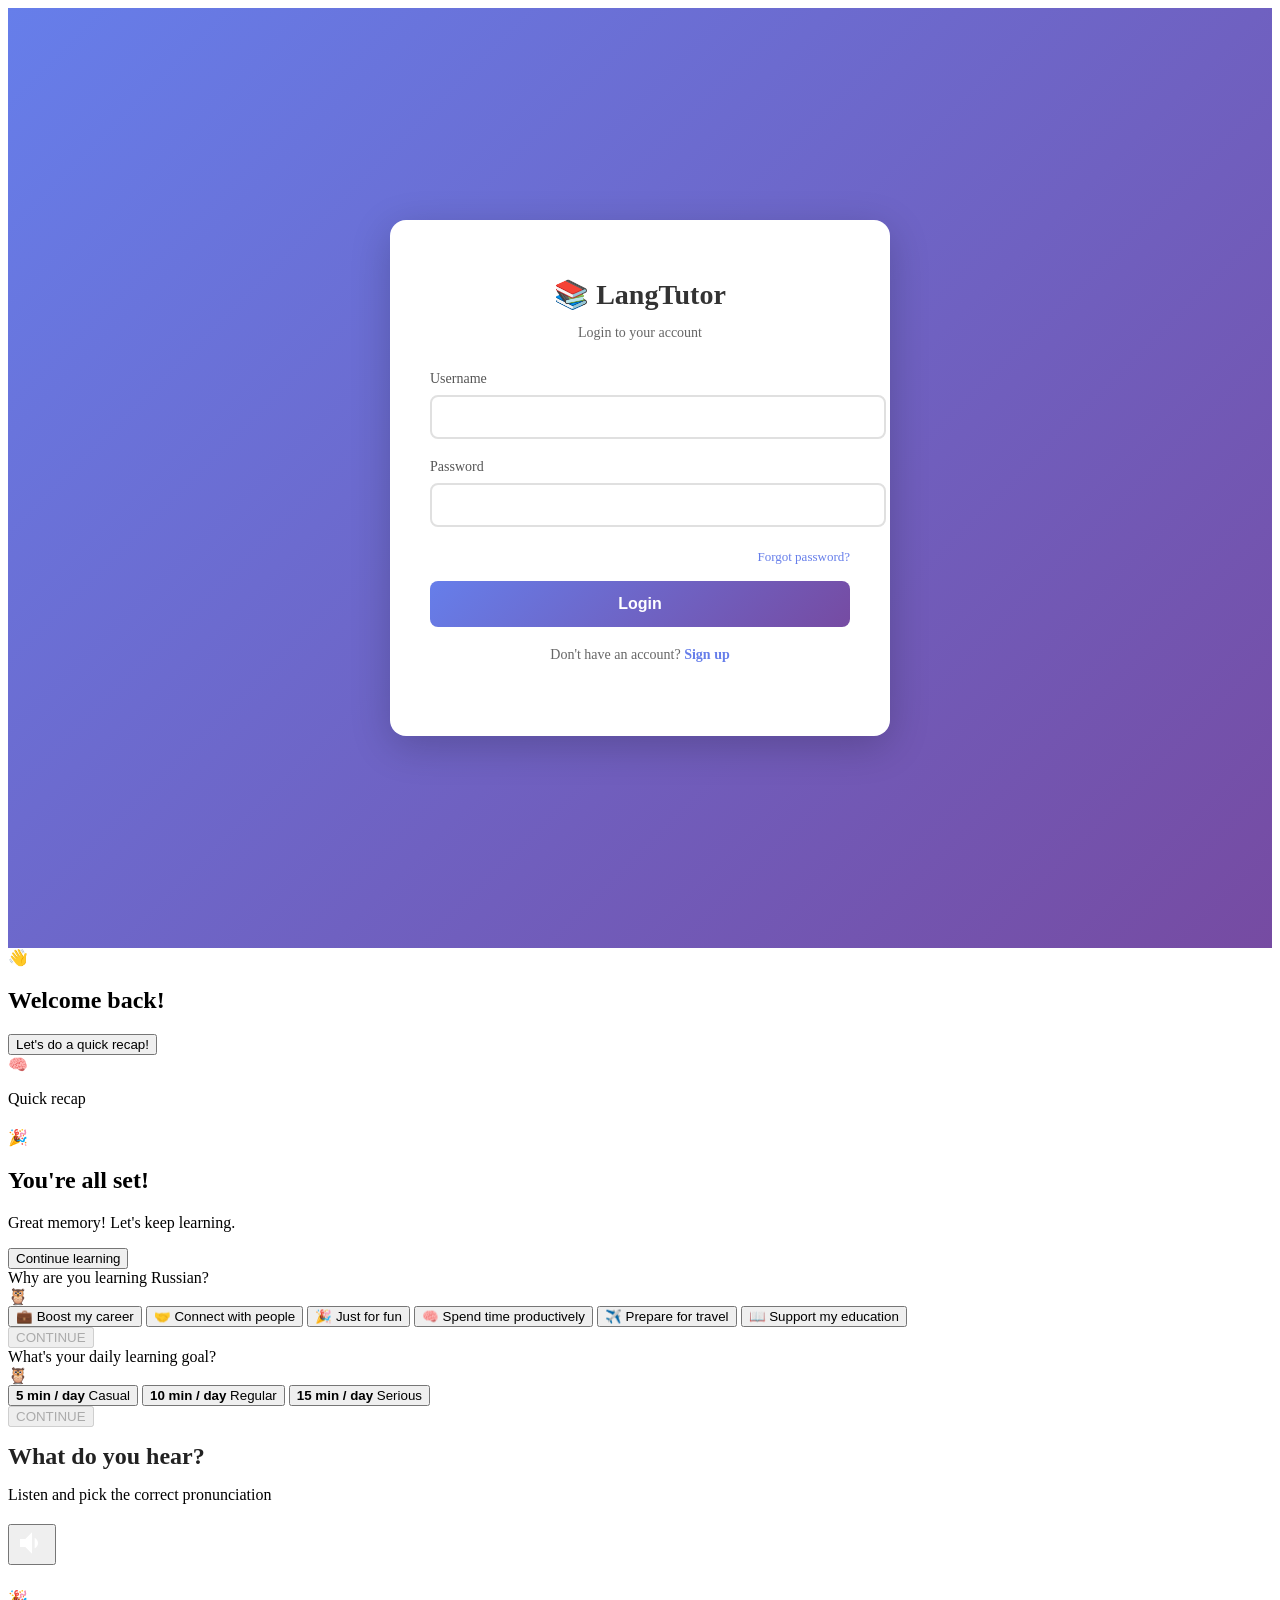
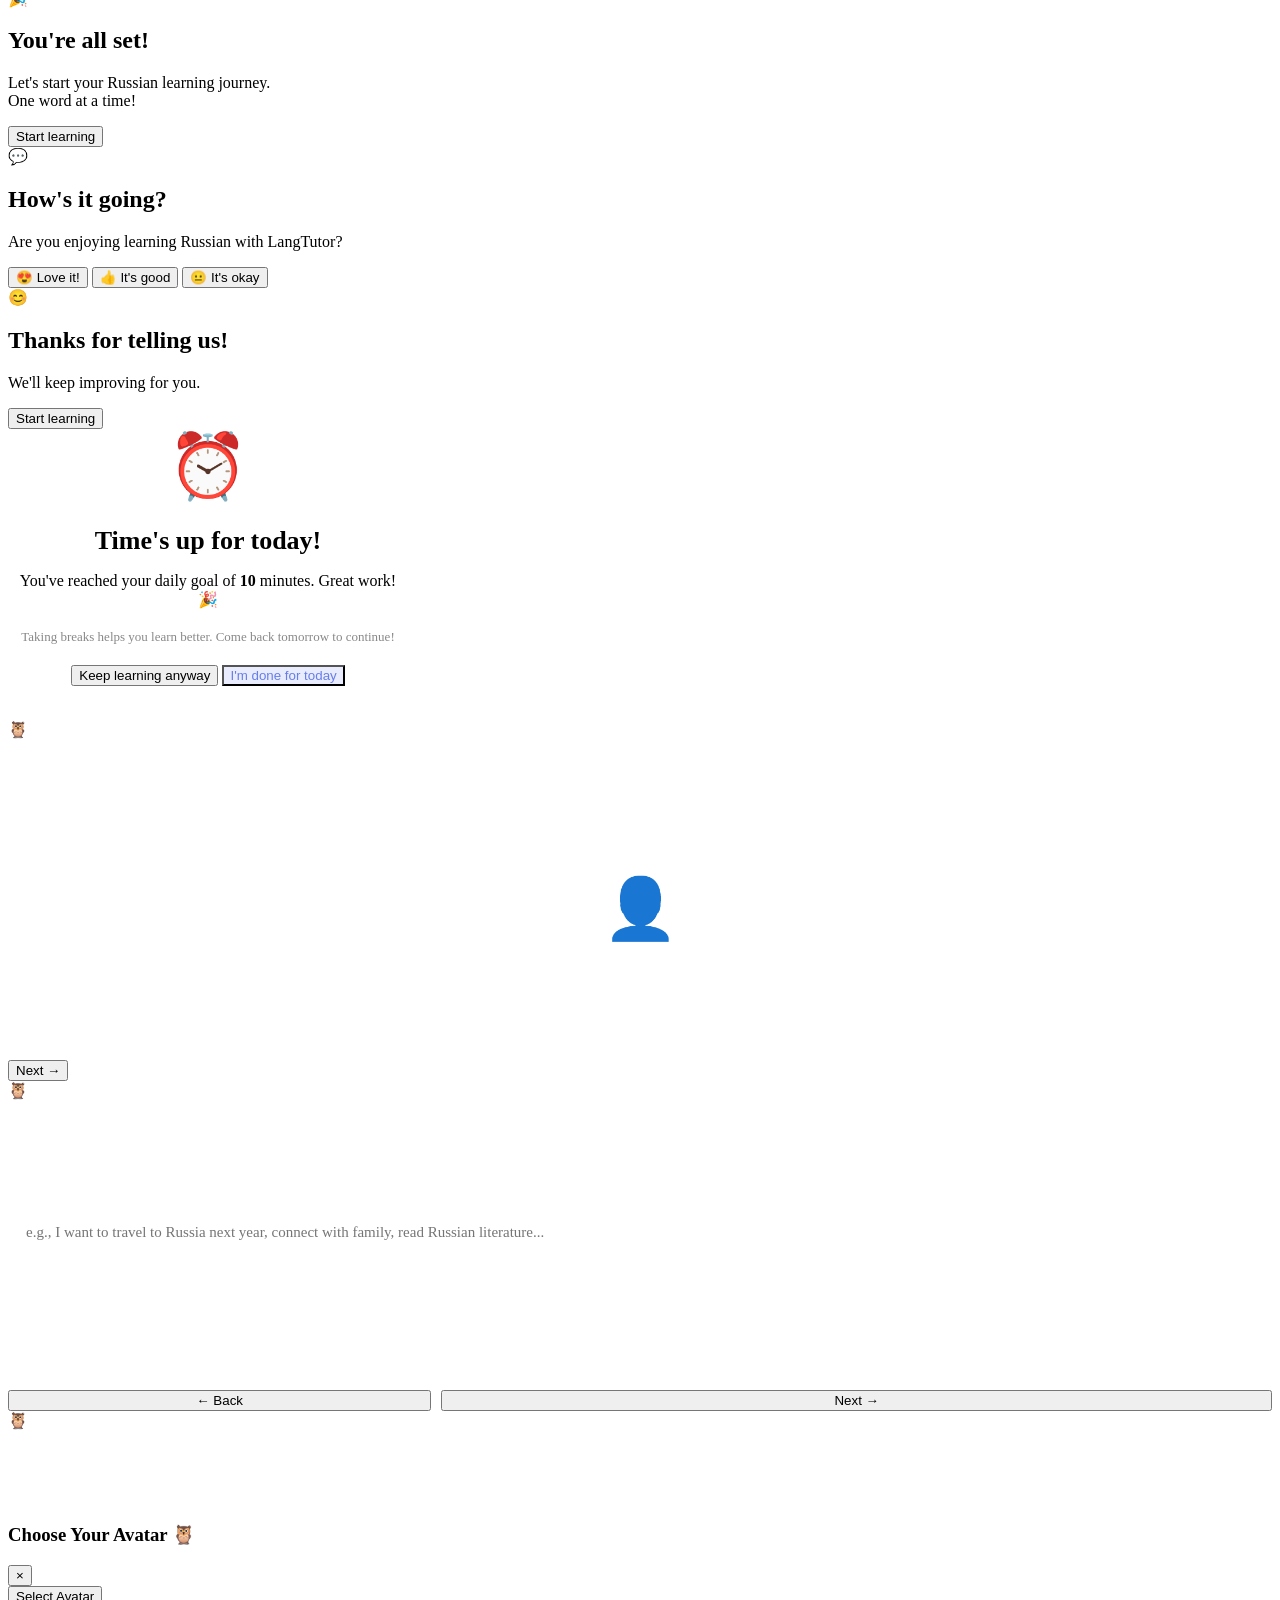
==== frontend/index.html @ 4dc70356 "Initial commit" ====
<!DOCTYPE html>
<html lang="en">
<head>
  <meta charset="UTF-8" />
  <title>LangTutor</title>
  <meta name="viewport" content="width=device-width, initial-scale=1.0" />
  <link rel="stylesheet" href="/static/style.css" />
  <link href="https://fonts.googleapis.com/css2?family=Inter:wght@400;500;600;700&display=swap" rel="stylesheet">
  <style>
    /* Auth Pages Styles */
    .auth-wrapper {
      display: none;
      min-height: 100vh;
      background: linear-gradient(135deg, #667eea, #764ba2);
      justify-content: center;
      align-items: center;
      padding: 20px;
    }

    .auth-wrapper.active {
      display: flex;
    }

    .auth-container {
      background: white;
      padding: 40px;
      border-radius: 16px;
      box-shadow: 0 10px 40px rgba(0,0,0,0.2);
      width: 100%;
      max-width: 420px;
    }

    .auth-container h1 {
      text-align: center;
      color: #333;
      margin-bottom: 10px;
      font-size: 28px;
    }

    .auth-container .subtitle-auth {
      text-align: center;
      color: #666;
      margin-bottom: 30px;
      font-size: 14px;
    }

    .form-group {
      margin-bottom: 20px;
    }

    .form-group label {
      display: block;
      margin-bottom: 8px;
      color: #555;
      font-weight: 500;
      font-size: 14px;
    }

    .form-group input {
      width: 100%;
      padding: 12px 16px;
      border: 2px solid #e0e0e0;
      border-radius: 8px;
      font-size: 14px;
      transition: border-color 0.3s;
    }

    .form-group input:focus {
      outline: none;
      border-color: #667eea;
    }

    .auth-btn {
      width: 100%;
      padding: 14px;
      background: linear-gradient(135deg, #667eea 0%, #764ba2 100%);
      color: white;
      border: none;
      border-radius: 8px;
      font-size: 16px;
      font-weight: 600;
      cursor: pointer;
      transition: transform 0.2s;
    }

    .auth-btn:hover {
      transform: translateY(-2px);
    }

    .auth-btn:active {
      transform: translateY(0);
    }

    .switch-auth {
      text-align: center;
      margin-top: 20px;
      color: #666;
      font-size: 14px;
    }

    .switch-auth a {
      color: #667eea;
      text-decoration: none;
      font-weight: 600;
    }

    .switch-auth a:hover {
      text-decoration: underline;
    }

    .error-message {
      background: #fee;
      color: #c33;
      padding: 12px;
      border-radius: 8px;
      margin-bottom: 15px;
      display: none;
      font-size: 14px;
    }

    .error-message.show {
      display: block;
    }

    /* App wrapper */
    .app {
      display: none;
    }

    .app.active {
      display: flex;
    }

    /* Add logout button to sidebar */
    .logout-section {
      margin-top: auto;
      padding-top: 20px;
    }

    .logout-btn {
      width: 100%;
      padding: 10px;
      background: rgba(255,255,255,0.2);
      color: white;
      border: none;
      border-radius: 8px;
      cursor: pointer;
      font-weight: 500;
    }

    .logout-btn:hover {
      background: rgba(255,255,255,0.3);
    }

    .sidebar {
      display: flex;
      flex-direction: column;
      height: 100vh;
    }

    .sidebar-content {
      flex: 1;
      overflow-y: auto;
    }
  </style>
</head>
<body>

<!-- Login Page -->
<div class="auth-wrapper active" id="loginPage">
  <div class="auth-container">
    <h1>📚 LangTutor</h1>
    <p class="subtitle-auth">Login to your account</p>
    <div class="error-message" id="loginError"></div>
    <form id="loginForm">
      <div class="form-group">
        <label data-i18n="username">Username</label>
        <input type="text" id="loginUsername" required autocomplete="username">
      </div>
      <div class="form-group">
        <label data-i18n="password">Password</label>
        <input type="password" id="loginPassword" required autocomplete="current-password">
      </div>
      <div style="text-align:right;margin-bottom:16px;">
        <a href="#" onclick="showForgotPassword(); return false;" style="color:#667eea;font-size:13px;text-decoration:none;font-weight:500;">Forgot password?</a>
      </div>
      <button type="submit" class="auth-btn" data-i18n="login">Login</button>
    </form>
    <div class="switch-auth">
      Don't have an account? <a href="#" id="showSignup">Sign up</a>
    </div>
    <a href="/admin" style="display:block;text-align:center;margin-top:18px;color:rgba(255,255,255,0.4);font-size:12px;text-decoration:none;">Admin sign in</a>
  </div>
</div>
<div class="auth-wrapper" id="signupPage">
  <div class="auth-container">
    <h1>📚 LangTutor</h1>
    <p class="subtitle-auth">Create your account</p>
    <div class="error-message" id="signupError"></div>
    <form id="signupForm">
      <div class="form-group">
        <label data-i18n="username">Username</label>
        <input type="text" id="signupUsername" required autocomplete="username">
      </div>
      <div class="form-group">
        <label data-i18n="email">Email</label>
        <input type="email" id="signupEmail" required autocomplete="email">
      </div>
      <div class="form-group">
        <label data-i18n="password">Password</label>
        <input type="password" id="signupPassword" required autocomplete="new-password">
      </div>
      <button type="submit" class="auth-btn" data-i18n="signup">Sign Up</button>
    </form>
    <div class="switch-auth">
      Already have an account? <a href="#" id="showLogin" data-i18n="login">Login</a>
    </div>
  </div>
</div>

<!-- Signup Success Modal -->
<div class="modal" id="signupSuccessModal">
  <div class="modal-content" style="text-align:center;max-width:380px;padding:40px;">
    <div style="font-size:64px;margin-bottom:16px;">✅</div>
    <h3 style="margin-bottom:12px;">Account Created!</h3>
    <p class="modal-subtitle" style="margin-bottom:24px;font-size:14px;">Your account has been successfully created. You can now log in!</p>
    <button class="auth-btn" id="btnGoToLoginFromSignup">Go to Login</button>
  </div>
</div>

<!-- Login Success Toast -->
<div id="loginSuccessToast" style="display:none;position:fixed;top:20px;right:20px;background:linear-gradient(135deg,#28a745,#20c997);color:white;padding:16px 24px;border-radius:8px;box-shadow:0 4px 12px rgba(0,0,0,0.3);z-index:10000;font-weight:600;animation:slideInRight 0.3s ease;">
  ✅ Login successful!
</div>

<!-- Main App -->
<div class="app" id="mainApp">

  <!-- SIDEBAR -->
  <aside class="sidebar">
    <div class="sidebar-content">
      <h1>📚 LangTutor</h1>
      <div class="language-toggle" onclick="toggleLanguage()">
        <span id="langFrom">English</span>
        <span style="margin:0 6px;">→</span>
        <span id="langTo">Russian</span>
        <span style="margin-left:8px;font-size:12px;opacity:0.7;">🔄</span>
      </div>

      <div class="progress-card">
        <div class="progress-top">
          <span>Level <span id="userLevel">1</span></span>
          <span><span id="currentXP">0</span>/100 XP</span>
        </div>
        <div class="progress-bar">
          <div id="progressFill"></div>
        </div>
      </div>

      <div class="stats">
        <div>🔥 <span id="streakDays">0</span><br/ data-i18n="streak">Day Streak</div>
        <div>⭐ <span id="totalXP">0</span><br/ data-i18n="xp">Total XP</div>
        <div>🎯 <span id="proficiencyLevel">A1</span><br/ data-i18n="proficiency_level">Level</div>
        <div>📚 <span id="completedCount">0</span><br/ data-i18n="completed">Words</div>
      </div>

      <h3 data-i18n="quick_start">Quick Start</h3>
      <button onclick="startLesson('a1_greetings')">📘 Greetings</button>
      <button onclick="startLesson('a1_travel')">🧳 Travel</button>
      <button onclick="startLesson('a2_food')">🍽 Food</button>
      <button id="stopLessonBtn" class="danger hidden" onclick="stopLesson()">⛔ Stop Lesson</button>

      <h3 style="margin-top:18px;">Explore</h3>
      <a href="/progress"   style="display:block;color:#fff;text-decoration:none;background:rgba(255,255,255,0.12);border-radius:8px;padding:10px 14px;margin-bottom:6px;font-size:14px;">📈 My Progress</a>
      <a href="/leaderboard" style="display:block;color:#fff;text-decoration:none;background:rgba(255,255,255,0.12);border-radius:8px;padding:10px 14px;margin-bottom:6px;font-size:14px;">🏆 Leaderboard</a>
      <a href="/quiz" style="display:block;color:#fff;text-decoration:none;background:rgba(255,255,255,0.12);border-radius:8px;padding:10px 14px;margin-bottom:6px;font-size:14px;">📝 Quiz</a>

    </div>

    <div class="logout-section">
      <p style="color: white; font-size: 14px; margin-bottom: 10px; text-align: center;">
        <span id="sidebarAvatar" style="font-size:20px;margin-right:4px;">👤</span>
        Logged in as <a href="/profile" style="color:#fff;font-weight:600;text-decoration:none;border-bottom:1px dashed rgba(255,255,255,0.5);" id="usernameDisplay">User</a>
      </p>
      <button class="logout-btn" id="logoutBtn" data-i18n="logout">Logout</button>
    </div>
  </aside>

  <!-- CHAT -->
  <main class="chat">

    <header>
      <h2 id="chatTitle">💬 Chat with your tutor</h2>
      <span class="badge">Learning: 🇷🇺 Russian</span>
    </header>

    <div id="messages" class="messages"></div>

    <!-- QUIZ (HIDDEN BY DEFAULT) -->
    <div id="quiz" class="quiz hidden">
      <h3>🧠 Quick Quiz</h3>
      <p id="quizQuestion"></p>
      <input id="quizInput" placeholder="Type your answer…" />
      <div class="quiz-actions">
        <button onclick="skipQuiz()">Skip</button>
        <button onclick="submitQuiz()">Submit</button>
      </div>
    </div>

    <!-- INPUT -->
    <footer>
      <input id="messageInput" placeholder="Type your message or click 🎤 to speak…" />
      <button id="voiceBtn" onclick="toggleVoiceInput()" title="Voice Input">🎤</button>
      <button id="listenBtn" onclick="speakLastMessage()" title="Listen to last message">🔊</button>
      <button onclick="sendMessage()">Send</button>
    </footer>

  </main>

</div>

<!-- Welcome-back popup (Duolingo style) -->
<div class="popup-overlay" id="welcomePopup">
  <div class="popup-card" id="popupCard">

    <!-- Screen 1: Welcome greeting -->
    <div class="popup-screen active" id="screenWelcome">
      <div class="popup-icon">👋</div>
      <h2 id="popupGreeting">Welcome back!</h2>
      <p id="popupStreak" class="popup-sub"></p>
      <div id="popupReviewRow" class="popup-review-row"></div>
      <button class="popup-btn" id="btnStartQuiz">Let's do a quick recap!</button>
    </div>

    <!-- Screen 2: Quiz question -->
    <div class="popup-screen" id="screenQuiz">
      <div class="popup-icon">🧠</div>
      <p class="popup-sub" style="margin-bottom:4px;">Quick recap</p>
      <h2 id="quizPrompt"></h2>
      <p class="popup-sub" id="quizHint" style="color:#888;margin-bottom:16px;"></p>
      <div class="popup-options" id="quizOptions"></div>
      <div id="quizFeedback" class="popup-feedback" style="display:none;"></div>
    </div>

    <!-- Screen 3: All done -->
    <div class="popup-screen" id="screenDone">
      <div class="popup-icon">🎉</div>
      <h2>You're all set!</h2>
      <p class="popup-sub">Great memory! Let's keep learning.</p>
      <button class="popup-btn" id="btnContinue">Continue learning</button>
    </div>

    <!-- Screen 4: Brand new user onboarding (replaces old screenNew) -->
    <!-- Step 1: Why are you learning Russian? -->
    <div class="popup-screen" id="screenOnboard1">
      <div class="onboard-progress"><div class="onboard-progress-fill" style="width:25%"></div></div>
      <div class="onboard-mascot">
        <div class="mascot-bubble">Why are you learning Russian?</div>
        <div class="mascot">🦉</div>
      </div>
      <div class="onboard-options" id="onboardWhyOptions">
        <button class="onboard-opt" data-val="career">💼 Boost my career</button>
        <button class="onboard-opt" data-val="people">🤝 Connect with people</button>
        <button class="onboard-opt" data-val="fun">🎉 Just for fun</button>
        <button class="onboard-opt" data-val="productive">🧠 Spend time productively</button>
        <button class="onboard-opt" data-val="travel">✈️ Prepare for travel</button>
        <button class="onboard-opt" data-val="education">📖 Support my education</button>
      </div>
      <button class="onboard-continue" id="btnOnboard1Next" disabled>CONTINUE</button>
    </div>

    <!-- Step 2: What's your daily learning goal? -->
    <div class="popup-screen" id="screenOnboard2">
      <div class="onboard-progress"><div class="onboard-progress-fill" style="width:50%"></div></div>
      <div class="onboard-mascot">
        <div class="mascot-bubble">What's your daily learning goal?</div>
        <div class="mascot">🦉</div>
      </div>
      <div class="onboard-options" id="onboardGoalOptions">
        <button class="onboard-opt onboard-goal-opt" data-val="5">
          <span class="goal-left"><strong>5 min / day</strong></span>
          <span class="goal-right">Casual</span>
        </button>
        <button class="onboard-opt onboard-goal-opt" data-val="10">
          <span class="goal-left"><strong>10 min / day</strong></span>
          <span class="goal-right">Regular</span>
        </button>
        <button class="onboard-opt onboard-goal-opt" data-val="15">
          <span class="goal-left"><strong>15 min / day</strong></span>
          <span class="goal-right">Serious</span>
        </button>
      </div>
      <button class="onboard-continue" id="btnOnboard2Next" disabled>CONTINUE</button>
    </div>

    <!-- Step 3: Listen & pick quiz -->
    <div class="popup-screen" id="screenOnboard3">
      <div class="onboard-progress"><div class="onboard-progress-fill" style="width:75%"></div></div>
      <h2 style="margin:16px 0 4px;color:#222;">What do you hear?</h2>
      <p class="popup-sub" style="margin-bottom:20px;">Listen and pick the correct pronunciation</p>
      <div class="listen-row">
        <button class="listen-play-btn" id="btnPlay">
          <svg viewBox="0 0 24 24" width="32" height="32" fill="white"><path d="M3 9v6h4l5 5V4L7 9H3zm13.5 3c0-1.77-1.02-3.29-2.5-4.03v8.05c1.48-.73 2.5-2.25 2.5-4.02z"/></svg>
        </button>
        <div class="listen-options" id="listenOptions"></div>
      </div>
      <div id="listenFeedback" class="popup-feedback" style="display:none;margin-top:12px;"></div>
    </div>

    <!-- Step 4: Onboarding complete -->
    <div class="popup-screen" id="screenOnboard4">
      <div class="onboard-progress"><div class="onboard-progress-fill" style="width:100%"></div></div>
      <div class="popup-icon" style="margin-top:24px;">🎉</div>
      <h2>You're all set!</h2>
      <p class="popup-sub">Let's start your Russian learning journey.<br>One word at a time!</p>
      <button class="popup-btn" id="btnOnboardFinish">Start learning</button>
    </div>

    <!-- Screen 5: Feedback question -->
    <div class="popup-screen" id="screenFeedback">
      <div class="popup-icon">💬</div>
      <h2>How's it going?</h2>
      <p class="popup-sub">Are you enjoying learning Russian with LangTutor?</p>
      <div class="popup-feedback-btns">
        <button class="popup-fb-btn fb-love" id="btnLove">😍 Love it!</button>
        <button class="popup-fb-btn fb-good" id="btnGood">👍 It's good</button>
        <button class="popup-fb-btn fb-meh" id="btnMeh">😐 It's okay</button>
      </div>
    </div>

    <!-- Screen 6: Thanks for feedback -->
    <div class="popup-screen" id="screenThanks">
      <div class="popup-icon" id="thankIcon">😊</div>
      <h2>Thanks for telling us!</h2>
      <p class="popup-sub" id="thankMsg">We'll keep improving for you.</p>
      <button class="popup-btn" id="btnFinish">Start learning</button>
    </div>

  </div>
</div>

<!-- Time's Up Popup -->
<div class="popup-overlay" id="timeUpPopup">
  <div class="popup-card" style="text-align:center;max-width:400px;">
    <div style="font-size:64px;margin-bottom:12px;">⏰</div>
    <h2 style="font-size:26px;margin-bottom:8px;">Time's up for today!</h2>
    <p class="popup-sub" style="margin-bottom:20px;">
      You've reached your daily goal of <strong id="goalMinutesDisplay">10</strong> minutes. Great work! 🎉
    </p>
    <p class="popup-sub" style="color:#888;font-size:13px;margin-bottom:20px;">
      Taking breaks helps you learn better. Come back tomorrow to continue!
    </p>
    <button class="popup-btn" id="btnTimeUpContinue" style="margin-bottom:10px;">Keep learning anyway</button>
    <button class="popup-btn" id="btnTimeUpDone" style="background:rgba(102,126,234,0.15);color:#667eea;">I'm done for today</button>
  </div>
</div>

<!-- OTP Verification Modal -->
<div class="modal" id="otpModal">
  <div class="modal-content" style="max-width:450px;">
    <h3 style="margin:0 0 8px;font-size:24px;">✉️ Verify Your Email</h3>
    <p style="color:#666;font-size:14px;margin-bottom:24px;">Enter the 6-digit code sent to <strong id="otpEmail"><a href="/cdn-cgi/l/email-protection" class="__cf_email__" data-cfemail="7c0513090e3c19111d1510521f1311">[email&#160;protected]</a></strong></p>
    <div class="otp-input-group">
      <input type="text" maxlength="1" class="otp-box" id="otp1" />
      <input type="text" maxlength="1" class="otp-box" id="otp2" />
      <input type="text" maxlength="1" class="otp-box" id="otp3" />
      <input type="text" maxlength="1" class="otp-box" id="otp4" />
      <input type="text" maxlength="1" class="otp-box" id="otp5" />
      <input type="text" maxlength="1" class="otp-box" id="otp6" />
    </div>
    <div class="error-message" id="otpError"></div>
    <button class="auth-btn" id="btnVerifyOTP">Verify</button>
    <button class="resend-btn" id="btnResendOTP" disabled>Resend Code (<span id="resendTimer">30</span>s)</button>
  </div>
</div>

<!-- Forgot Password Modal -->
<div class="modal" id="forgotPasswordModal">
  <div class="modal-content" style="max-width:450px;">
    <button class="modal-close" id="closeForgotPassword">&times;</button>
    <div class="forgot-step active" id="forgotStep1">
      <h3 style="margin:0 0 8px;font-size:24px;">🔒 Reset Password</h3>
      <p style="color:#666;font-size:14px;margin-bottom:24px;">Enter your email and we'll send you a code</p>
      <div class="form-group">
        <label data-i18n="email">Email</label>
        <input type="email" id="forgotEmail" placeholder="your@email.com" />
      </div>
      <div class="error-message" id="forgotError1"></div>
      <button class="auth-btn" id="btnSendResetCode">Send Code</button>
    </div>
    <div class="forgot-step" id="forgotStep2">
      <h3 style="margin:0 0 8px;font-size:24px;">🔑 Reset Password</h3>
      <p style="color:#666;font-size:14px;margin-bottom:8px;">Code sent to <strong id="forgotEmailDisplay"></strong></p>
      <div id="devCodeNotice" style="display:none;background:#fff3cd;color:#856404;border:1px solid #ffc107;border-radius:8px;padding:10px 14px;font-size:13px;font-weight:600;margin-bottom:12px;"></div>
      <div class="form-group">
        <label>Verification Code</label>
        <div class="otp-input-group">
          <input type="text" maxlength="1" class="otp-box" id="reset1" />
          <input type="text" maxlength="1" class="otp-box" id="reset2" />
          <input type="text" maxlength="1" class="otp-box" id="reset3" />
          <input type="text" maxlength="1" class="otp-box" id="reset4" />
          <input type="text" maxlength="1" class="otp-box" id="reset5" />
          <input type="text" maxlength="1" class="otp-box" id="reset6" />
        </div>
      </div>
      <div class="form-group">
        <label>New Password</label>
        <input type="password" id="resetNewPassword" />
        <div class="password-strength" id="resetPasswordStrength"></div>
      </div>
      <div class="form-group">
        <label>Confirm Password</label>
        <input type="password" id="resetConfirmPassword" />
      </div>
      <div class="error-message" id="forgotError2"></div>
      <button class="auth-btn" id="btnResetPassword">Reset Password</button>
      <button class="resend-btn" id="btnResendReset" disabled>Resend (<span id="resetTimer">30</span>s)</button>
    </div>
    <div class="forgot-step" id="forgotStep3">
      <div style="font-size:64px;margin-bottom:16px;text-align:center;">✅</div>
      <h3 style="margin:0 0 8px;font-size:24px;text-align:center;">Password Reset!</h3>
      <p style="color:#666;font-size:14px;margin-bottom:24px;text-align:center;">You can now log in with your new password.</p>
      <button class="auth-btn" id="btnBackToLogin">Go to Login</button>
    </div>
  </div>
</div>

<style>
.modal { display:none; position:fixed; inset:0; background:rgba(0,0,0,0.6); z-index:9999; align-items:center; justify-content:center; }
.modal.active { display:flex; }
.modal-content { background:#fff; border-radius:16px; padding:32px; width:90%; position:relative; }
.modal-close { position:absolute; top:16px; right:16px; background:none; border:none; font-size:28px; color:#999; cursor:pointer; }
.modal-close:hover { color:#333; }
.otp-input-group { display:flex; gap:8px; justify-content:center; margin:20px 0; }
.otp-box { width:48px; height:56px; text-align:center; font-size:24px; font-weight:600; border:2px solid #ddd; border-radius:8px; transition:all 0.2s; }
.otp-box:focus { outline:none; border-color:#667eea; background:#f8f9ff; }
.otp-box.error { border-color:#dc3545; animation:shake 0.3s; }
@keyframes shake { 0%,100%{transform:translateX(0)} 25%{transform:translateX(-5px)} 75%{transform:translateX(5px)} }
.password-strength { margin-top:8px; height:4px; background:#e0e0e0; border-radius:2px; overflow:hidden; display:none; }
.password-strength.active { display:block; }
.password-strength::after { content:''; display:block; height:100%; transition:all 0.3s; }
.password-strength.weak::after { width:33%; background:#dc3545; }
.password-strength.medium::after { width:66%; background:#ffc107; }
.password-strength.strong::after { width:100%; background:#28a745; }
.resend-btn { background:none; border:none; color:#667eea; font-size:14px; cursor:pointer; margin-top:12px; padding:8px; }
.resend-btn:disabled { color:#999; cursor:not-allowed; }
.resend-btn:not(:disabled):hover { text-decoration:underline; }
.forgot-step { display:none; }
.forgot-step.active { display:block; }
</style>

<script src="/static/auth-functions.js"></script>
<script src="/static/translations.js?v=2"></script>
<script src="/static/app.js?v=2"></script>
<script src="/static/welcome.js?v=2"></script>
<script>
  // Auth functionality
  const loginPage = document.getElementById('loginPage');
  const signupPage = document.getElementById('signupPage');
  const mainApp = document.getElementById('mainApp');
  const loginForm = document.getElementById('loginForm');
  const signupForm = document.getElementById('signupForm');
  const showSignupLink = document.getElementById('showSignup');
  const showLoginLink = document.getElementById('showLogin');
  const logoutBtn = document.getElementById('logoutBtn');

  

 async function checkAuth() {
  const response = await fetch('/auth/check');
  const data = await response.json();

  if (data.authenticated) {
    showMainApp(data);
    // ✅ Trigger onboarding/recap flow right after login
setTimeout(() => {
  if (window.startPostLoginFlow) window.startPostLoginFlow();
}, 0);


    // ✅ trigger onboarding/recap immediately
    try {
      if (window.startPostLoginFlow) {
        window.startPostLoginFlow();
      }
    } catch (e) {
      console.error("Post-login flow failed:", e);
    }

    // Disabled old welcome popup - using new recap modal system
    // setTimeout(() => initWelcomePopup(), 300);
  } else {
    showLoginPage();
  }
}



  function showLoginPage() {
    loginPage.classList.add('active');
    // Force UI labels to English on login screen
    try {
        localStorage.setItem('uiLanguage', 'en');
        if (typeof updateUILanguage === 'function') updateUILanguage();
    } catch (e) {}

    signupPage.classList.remove('active');
    mainApp.classList.remove('active');
  }

  function showSignupPage() {
    signupPage.classList.add('active');
    loginPage.classList.remove('active');
    mainApp.classList.remove('active');
  }

  function showSignupSuccess() {
    document.getElementById('signupSuccessModal').classList.add('active');
  }

  function showMainApp(userData) {
    mainApp.classList.add('active');
    loginPage.classList.remove('active');
    signupPage.classList.remove('active');
    document.getElementById('usernameDisplay').textContent = userData.username;

    // Fix XP display - show XP within current level (0-100)
    const xpInLevel = userData.xp % 100;
    const levelNumber = Math.floor(userData.xp / 100) + 1;

    document.getElementById('currentXP').textContent = xpInLevel;
    document.getElementById('totalXP').textContent = userData.xp;
    document.getElementById('proficiencyLevel').textContent = userData.level;
    document.getElementById('streakDays').textContent = userData.streak;
    document.getElementById('progressFill').style.width = xpInLevel + '%';

    // Update level display
    const levelEl = document.getElementById('userLevel');
    if (levelEl) levelEl.textContent = levelNumber;
    
    // Update sidebar avatar - sync from backend
    const avatarEl = document.getElementById('sidebarAvatar');
    if (userData.avatar) {
      // Sync avatar from backend to localStorage
      localStorage.setItem('userAvatar', userData.avatar);
      avatarEl.textContent = userData.avatar;
    } else {
      // No avatar set, check localStorage or use initial
      const savedAvatar = localStorage.getItem('userAvatar');
      if (savedAvatar) {
        avatarEl.textContent = savedAvatar;
      } else {
        avatarEl.textContent = userData.username.charAt(0).toUpperCase();
      }
    }
  }

  showSignupLink.addEventListener('click', (e) => { e.preventDefault(); showSignupPage(); });
  showLoginLink.addEventListener('click', (e) => { e.preventDefault(); showLoginPage(); });

  // Signup success modal button
  document.getElementById('btnGoToLoginFromSignup').addEventListener('click', () => {
    document.getElementById('signupSuccessModal').classList.remove('active');
    showLoginPage();
  });

  loginForm.addEventListener('submit', async (e) => {
    e.preventDefault();
    const username = document.getElementById('loginUsername').value.trim();
    const password = document.getElementById('loginPassword').value;
    const errorDiv = document.getElementById('loginError');
    errorDiv.classList.remove('show');
    
    // Validate username format
    if (username.length < 3 || username.length > 20 || !/^[a-zA-Z0-9_]+$/.test(username)) {
      errorDiv.textContent = 'Invalid username format';
      errorDiv.classList.add('show');
      return;
    }
    
    try {
      const response = await fetch('/auth/login', {
        method: 'POST',
        headers: { 'Content-Type': 'application/json' },
        body: JSON.stringify({ username, password })
      });
      const data = await response.json();
      
      // Check if email verification is required
      if (data.require_verification && data.email) {
        currentSignupEmail = data.email;
        currentOTPPurpose = 'email_verification';
        showOTPModal(data.email);
        errorDiv.textContent = '';
        return;
      }
      
      if (response.ok && data.success) {
        // Show success toast
        const toast = document.getElementById('loginSuccessToast');
        toast.style.display = 'block';

        // Wait briefly to show toast before loading main app
        setTimeout(() => {
          checkAuth();
        }, 800);

        // Hide toast after 2 seconds
        setTimeout(() => {
          toast.style.animation = 'fadeOut 0.3s ease';
          setTimeout(() => { toast.style.display = 'none'; }, 300);
        }, 2000);
      } else {
        errorDiv.textContent = data.detail || 'Login failed';
        errorDiv.classList.add('show');
      }
    } catch (error) { 
      errorDiv.textContent = 'Network error.'; 
      errorDiv.classList.add('show'); 
    }
  });

  signupForm.addEventListener('submit', async (e) => {
    e.preventDefault();
    const username = document.getElementById('signupUsername').value.trim();
    const password = document.getElementById('signupPassword').value;
    const email = document.getElementById('signupEmail').value.trim();
    const errorDiv = document.getElementById('signupError');
    errorDiv.classList.remove('show');
    
    // Validate username
    if (username.length < 3 || username.length > 20) {
      errorDiv.textContent = 'Username must be 3-20 characters';
      errorDiv.classList.add('show');
      return;
    }
    if (!/^[a-zA-Z0-9_]+$/.test(username)) {
      errorDiv.textContent = 'Username can only contain letters, numbers, and underscores';
      errorDiv.classList.add('show');
      return;
    }
    
    // Validate password
    if (password.length < 8) {
      errorDiv.textContent = 'Password must be at least 8 characters';
      errorDiv.classList.add('show');
      return;
    }
    if (!/[A-Z]/.test(password)) {
      errorDiv.textContent = 'Password must contain at least one uppercase letter';
      errorDiv.classList.add('show');
      return;
    }
    if (!/[a-z]/.test(password)) {
      errorDiv.textContent = 'Password must contain at least one lowercase letter';
      errorDiv.classList.add('show');
      return;
    }
    if (!/[0-9]/.test(password)) {
      errorDiv.textContent = 'Password must contain at least one number';
      errorDiv.classList.add('show');
      return;
    }
    
    // Validate email format
    if (!/^[a-zA-Z0-9._%+-]+@[a-zA-Z0-9.-]+\.[a-zA-Z]{2,}$/.test(email)) {
      errorDiv.textContent = 'Please enter a valid email (e.g. name@gmail.com)';
      errorDiv.classList.add('show');
      return;
    }

    // Show loading state while checking email domain
    const submitBtn = signupForm.querySelector('button[type="submit"]');
    const originalText = submitBtn.textContent;
    submitBtn.disabled = true;
    submitBtn.textContent = 'Checking email…';

    // Domain check
    const domainCheck = await checkEmailDomain(email);

    if (!domainCheck.valid) {
      submitBtn.disabled = false;
      submitBtn.textContent = originalText;
      errorDiv.textContent = domainCheck.error;
      errorDiv.classList.add('show');
      return;
    }

    submitBtn.textContent = 'Signing up…';

    try {
      const response = await fetch('/auth/signup', {
        method: 'POST',
        headers: { 'Content-Type': 'application/json' },
        body: JSON.stringify({ username, password, email })
      });
      const data = await response.json();

      if (response.ok) {
        showSignupSuccess();
      } else {
        errorDiv.textContent = data.detail || 'Signup failed';
        errorDiv.classList.add('show');
      }
    } catch (error) {
      errorDiv.textContent = 'Network error.';
      errorDiv.classList.add('show');
    } finally {
      submitBtn.disabled = false;
      submitBtn.textContent = originalText;
    }
  });

  logoutBtn.addEventListener('click', async () => {
    try {
      await fetch('/auth/logout', { method: 'POST' });
      showLoginPage();      
    } catch (error) {
      console.error('Logout failed:', error);
    }
  });

  checkAuth();
  
</script>

<!-- ONBOARDING MODAL - Multi-Step Flow -->
<div id="onboardingModal" class="popup-overlay">
  <div class="popup-card" style="max-height:90vh;overflow:hidden;">

    <!-- Progress Bar -->
    <div style="display:flex;gap:6px;margin-bottom:24px;">
      <div id="progress1" class="progress-step active"></div>
      <div id="progress2" class="progress-step"></div>
      <div id="progress3" class="progress-step"></div>
      <div id="progress4" class="progress-step"></div>
      <div id="progress5" class="progress-step"></div>
    </div>

    <!-- Step 1: Avatar Selection -->
    <div id="step1" class="onboarding-step active">
      <div class="recap-mascot">🦉</div>
      <h2 style="color:white;margin-bottom:12px;font-size:26px;text-align:center;">Choose Your Avatar!</h2>
      <p style="color:rgba(255,255,255,0.8);text-align:center;margin-bottom:24px;font-size:14px;">Pick an emoji that represents you</p>

      <div style="text-align:center;margin-bottom:32px;">
        <div id="onboardingAvatarPreview" style="width:120px;height:120px;border-radius:50%;background:rgba(255,255,255,0.2);border:4px solid rgba(255,255,255,0.4);margin:0 auto 16px;display:flex;align-items:center;justify-content:center;font-size:60px;cursor:pointer;transition:all 0.3s;" onclick="openOnboardingAvatarPicker()">
          <span>👤</span>
        </div>
        <button onclick="openOnboardingAvatarPicker()" style="background:rgba(255,255,255,0.2);border:2px solid rgba(255,255,255,0.4);color:white;padding:10px 20px;border-radius:10px;font-size:14px;font-weight:600;cursor:pointer;transition:all 0.2s;">
          Choose Avatar
        </button>
      </div>

      <button class="recap-primary" onclick="nextStep(2)">Next →</button>
    </div>

    <!-- Step 2: Why Learning -->
    <div id="step2" class="onboarding-step">
      <div class="recap-mascot">🦉</div>
      <h2 style="color:white;margin-bottom:12px;font-size:26px;text-align:center;">Why Russian?</h2>
      <p style="color:rgba(255,255,255,0.8);text-align:center;margin-bottom:24px;font-size:14px;">Tell us what motivates you</p>

      <textarea id="studyReason" placeholder="e.g., I want to travel to Russia next year, connect with family, read Russian literature..."
        style="width:100%;min-height:120px;border-radius:12px;padding:16px;border:2px solid rgba(255,255,255,0.3);background:rgba(255,255,255,0.15);color:white;font-size:15px;font-family:inherit;margin-bottom:24px;"></textarea>

      <div style="display:flex;gap:10px;">
        <button class="recap-secondary" onclick="prevStep(1)" style="flex:1;">← Back</button>
        <button class="recap-primary" onclick="nextStep(3)" style="flex:2;">Next →</button>
      </div>
    </div>

    <!-- Step 3: Goal -->
    <div id="step3" class="onboarding-step">
      <div class="recap-mascot">🦉</div>
      <h2 style="color:white;margin-bottom:12px;font-size:26px;text-align:center;">What's Your Goal?</h2>
      <p style="color:rgba(255,255,255,0.8);text-align:center;margin-bottom:24px;font-size:14px;">Choose your main learning objective</p>

      <div class="goal-selector">
        <div class="goal-option" data-goal="Travel ✈️" onclick="selectGoalOption(this)">
          <div class="goal-icon">✈️</div>
          <div class="goal-label">Travel</div>
        </div>
        <div class="goal-option" data-goal="Work 💼" onclick="selectGoalOption(this)">
          <div class="goal-icon">💼</div>
          <div class="goal-label">Work</div>
        </div>
        <div class="goal-option" data-goal="Study 📚" onclick="selectGoalOption(this)">
          <div class="goal-icon">📚</div>
          <div class="goal-label">Study</div>
        </div>
        <div class="goal-option" data-goal="Fun 🎮" onclick="selectGoalOption(this)">
          <div class="goal-icon">🎮</div>
          <div class="goal-label">Fun</div>
        </div>
      </div>
      <input type="hidden" id="studyGoal" value="Travel ✈️">

      <div style="display:flex;gap:10px;margin-top:24px;">
        <button class="recap-secondary" onclick="prevStep(2)" style="flex:1;">← Back</button>
        <button class="recap-primary" onclick="nextStep(4)" style="flex:2;">Next →</button>
      </div>
    </div>

    <!-- Step 4: Current Level -->
    <div id="step4" class="onboarding-step">
      <div class="recap-mascot">🦉</div>
      <h2 style="color:white;margin-bottom:12px;font-size:26px;text-align:center;">Current Level?</h2>
      <p style="color:rgba(255,255,255,0.8);text-align:center;margin-bottom:24px;font-size:14px;">How much Russian do you know?</p>

      <div class="level-selector">
        <div class="level-option" data-level="Beginner 🌱" onclick="selectLevelOption(this)">
          <div class="level-icon">🌱</div>
          <div class="level-label">Beginner</div>
          <div class="level-desc">Starting from scratch</div>
        </div>
        <div class="level-option" data-level="Intermediate 📖" onclick="selectLevelOption(this)">
          <div class="level-icon">📖</div>
          <div class="level-label">Intermediate</div>
          <div class="level-desc">Know some basics</div>
        </div>
        <div class="level-option" data-level="Advanced 🏆" onclick="selectLevelOption(this)">
          <div class="level-icon">🏆</div>
          <div class="level-label">Advanced</div>
          <div class="level-desc">Fluent speaker</div>
        </div>
      </div>
      <input type="hidden" id="studyLevel" value="Beginner 🌱">

      <div style="display:flex;gap:10px;margin-top:24px;">
        <button class="recap-secondary" onclick="prevStep(3)" style="flex:1;">← Back</button>
        <button class="recap-primary" onclick="nextStep(5)" style="flex:2;">Next →</button>
      </div>
    </div>

    <!-- Step 5: Daily Goal -->
    <div id="step5" class="onboarding-step">
      <div class="recap-mascot">🦉</div>
      <h2 style="color:white;margin-bottom:12px;font-size:26px;text-align:center;">Daily Practice Goal</h2>
      <p style="color:rgba(255,255,255,0.8);text-align:center;margin-bottom:24px;font-size:14px;">How much time can you commit?</p>

      <div class="daily-goal-selector">
        <div class="daily-option" data-minutes="5" onclick="selectDailyGoal(this)">
          <div class="daily-time">5 min</div>
          <div class="daily-emoji">🏃</div>
          <div class="daily-desc">Casual</div>
        </div>
        <div class="daily-option active" data-minutes="10" onclick="selectDailyGoal(this)">
          <div class="daily-time">10 min</div>
          <div class="daily-emoji">⭐</div>
          <div class="daily-desc">Recommended</div>
        </div>
        <div class="daily-option" data-minutes="15" onclick="selectDailyGoal(this)">
          <div class="daily-time">15 min</div>
          <div class="daily-emoji">💪</div>
          <div class="daily-desc">Serious</div>
        </div>
      </div>
      <input type="hidden" id="dailyGoal" value="10">

      <div style="display:flex;gap:10px;margin-top:24px;">
        <button class="recap-secondary" onclick="prevStep(4)" style="flex:1;">← Back</button>
        <button class="recap-primary" onclick="submitOnboarding()" style="flex:2;">🦉 Start My Journey!</button>
      </div>
    </div>

  </div>
</div>

<!-- RECAP MODAL -->
<div id="recapModal" class="popup-overlay">
  <div class="popup-card" id="recapContent"></div>
</div>

<!-- AVATAR PICKER MODAL FOR ONBOARDING -->
<div id="onboardingAvatarModal" class="avatar-modal" aria-hidden="true">
  <div class="avatar-modal-card">
    <div class="avatar-modal-header">
      <h3>Choose Your Avatar 🦉</h3>
      <button class="avatar-close" onclick="closeOnboardingAvatarPicker()" aria-label="Close">&times;</button>
    </div>
    <div id="onboardingAvatarGrid" class="avatar-grid"></div>
    <button class="avatar-save" onclick="saveOnboardingAvatar()">Select Avatar</button>
  </div>
</div>

</body>
</html>
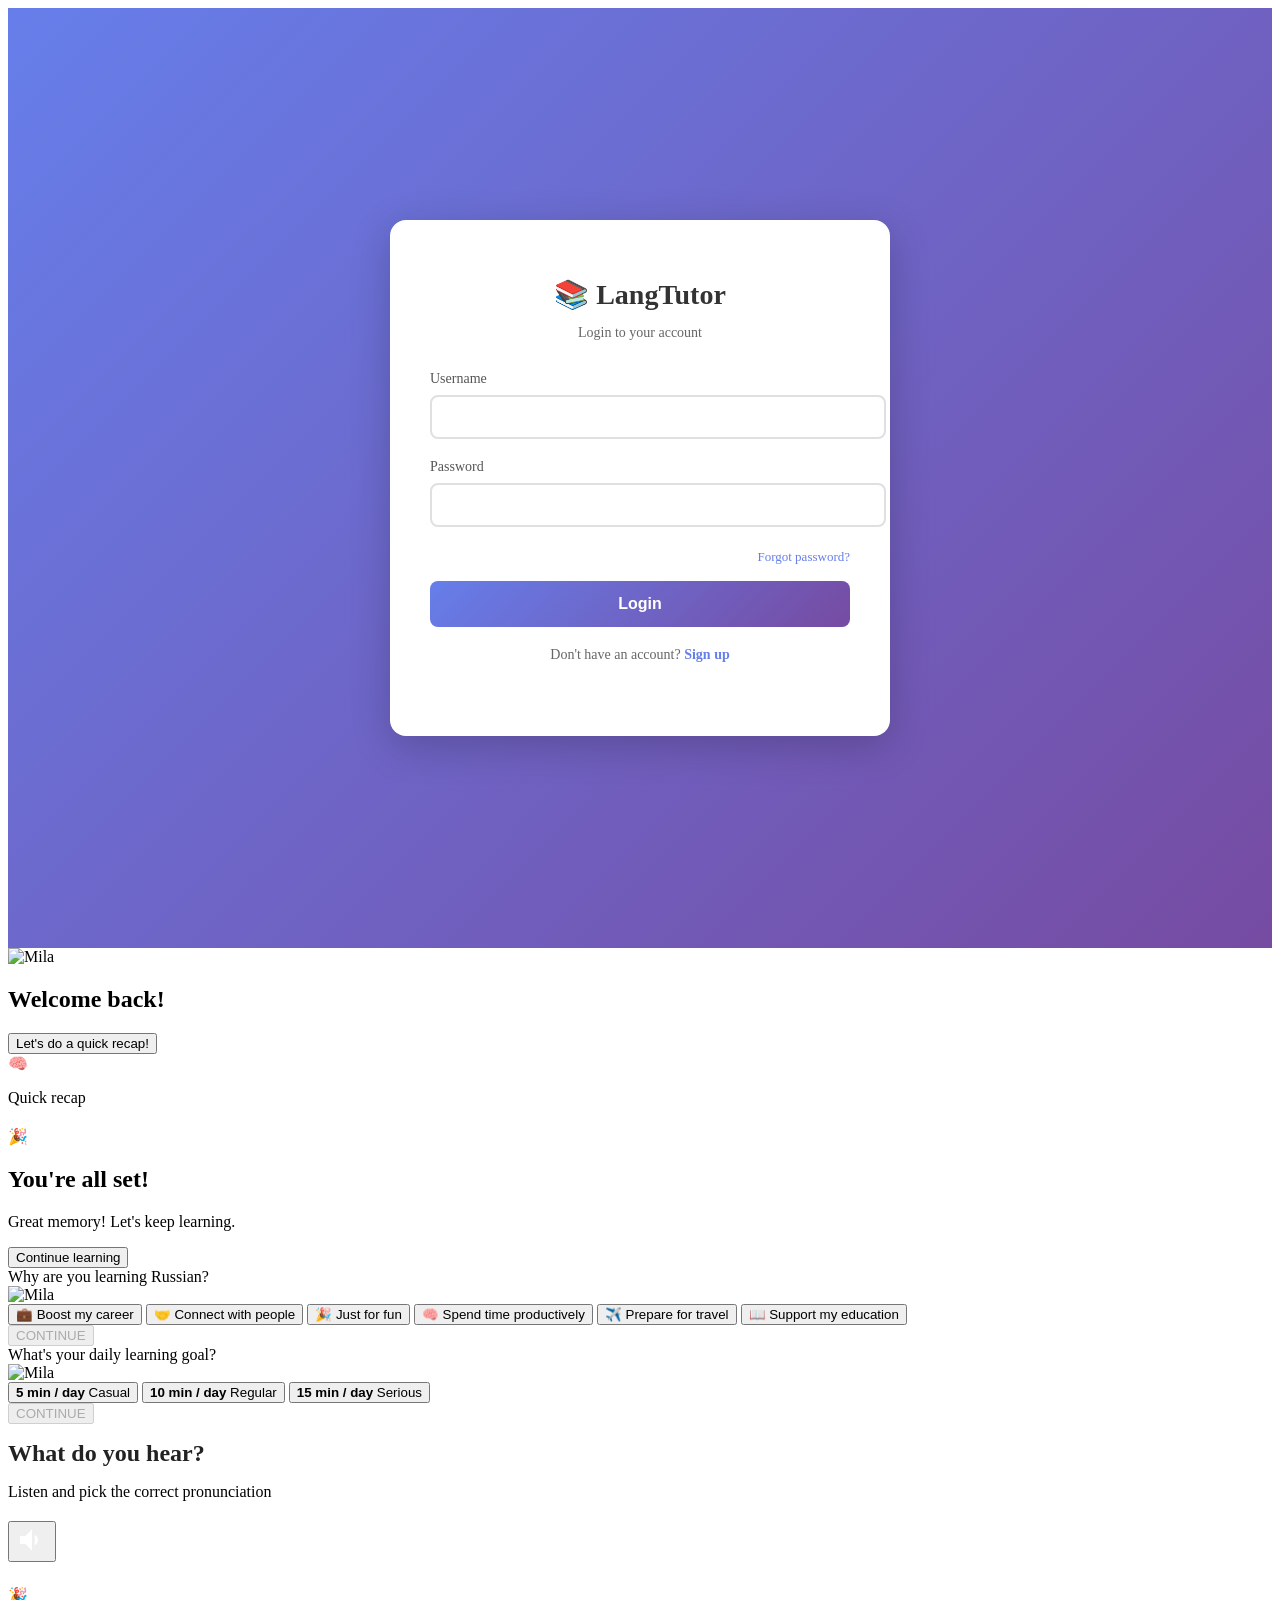
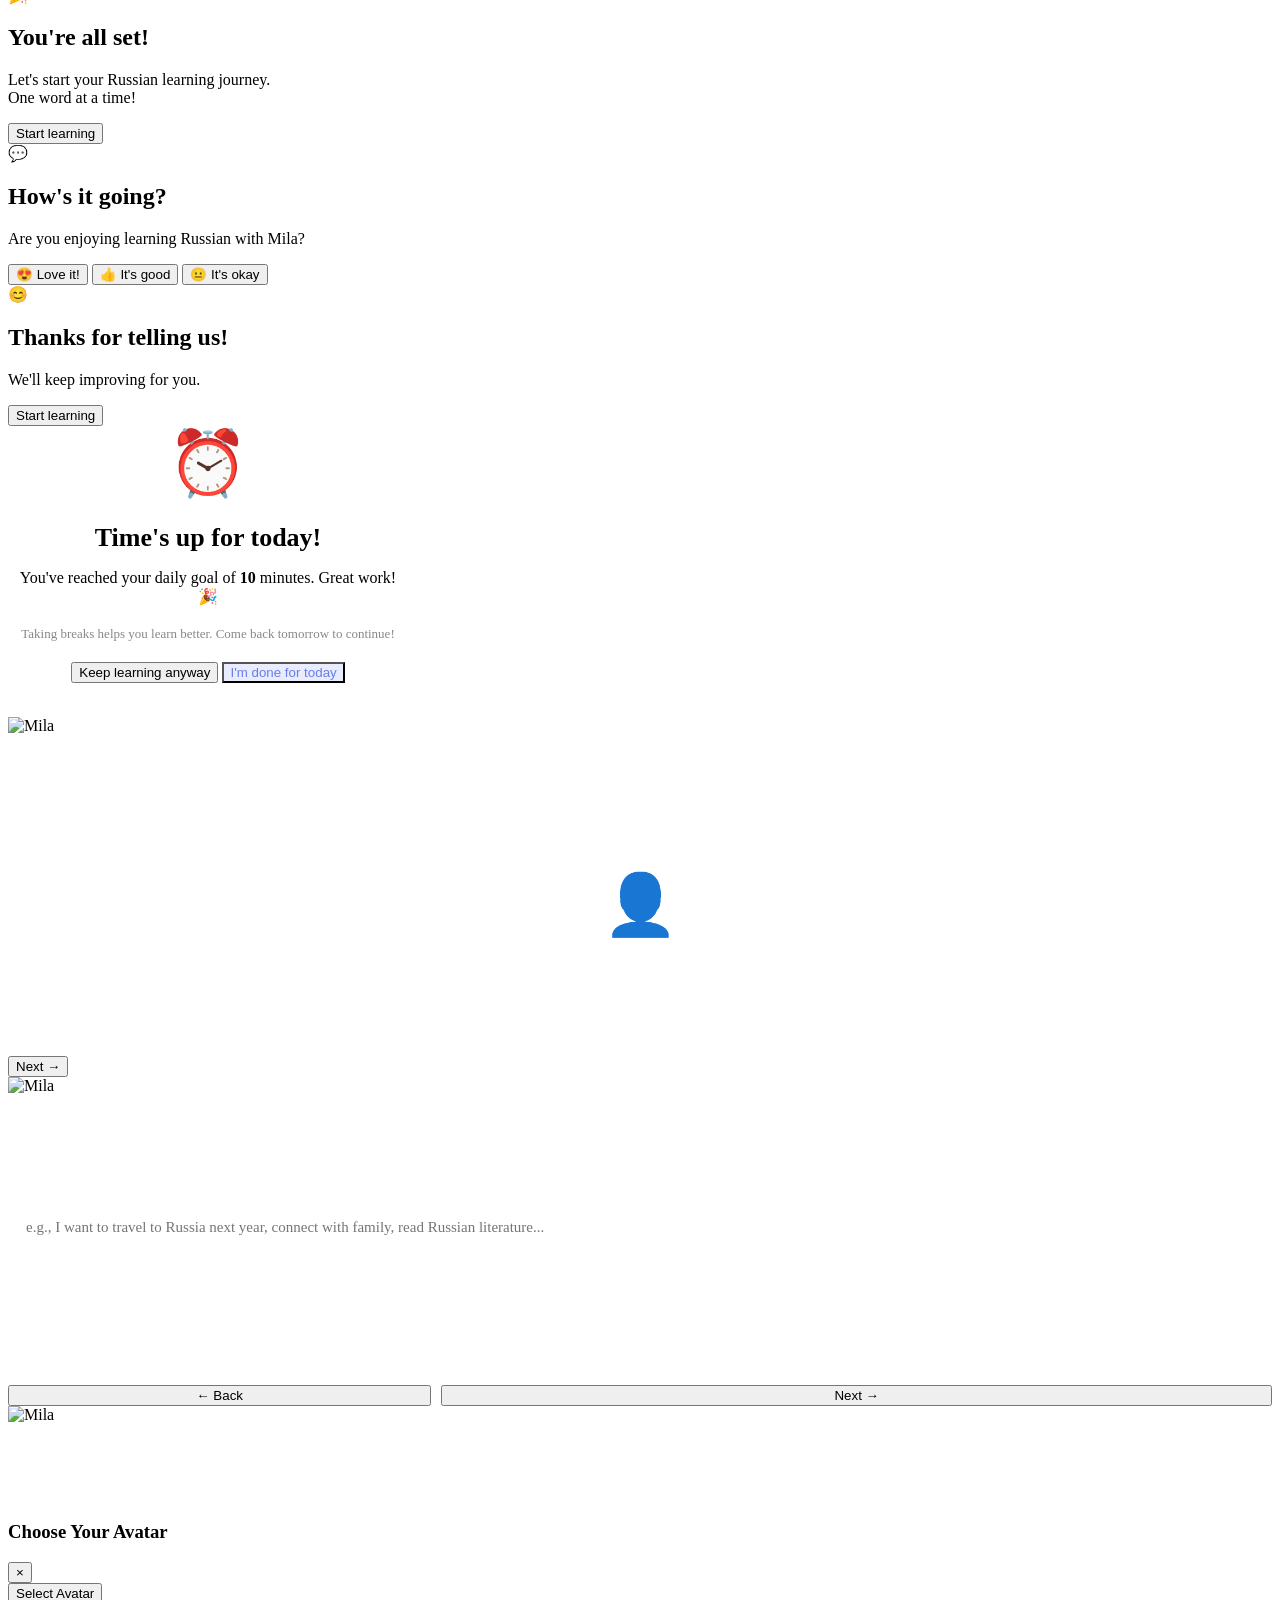
==== commit 6960390b: "Add Mila tutor, interactive course, grammar level and new quiz - Mila: tutor character with natural " ====
--- a/frontend/index.html
+++ b/frontend/index.html
@@ -5,6 +5,7 @@
   <title>LangTutor</title>
   <meta name="viewport" content="width=device-width, initial-scale=1.0" />
   <link rel="stylesheet" href="/static/style.css" />
+  <link rel="stylesheet" href="/static/mila.css" />
   <link href="https://fonts.googleapis.com/css2?family=Inter:wght@400;500;600;700&display=swap" rel="stylesheet">
   <style>
     /* Auth Pages Styles */
@@ -240,13 +241,14 @@
   <aside class="sidebar">
     <div class="sidebar-content">
       <h1>📚 LangTutor</h1>
-      <div class="language-toggle" onclick="toggleLanguage()">
+      <div class="language-toggle" id="tourLanguage" onclick="toggleLanguage()">
         <span id="langFrom">English</span>
         <span style="margin:0 6px;">→</span>
         <span id="langTo">Russian</span>
         <span style="margin-left:8px;font-size:12px;opacity:0.7;">🔄</span>
       </div>
 
+      <div id="tourProgress">
       <div class="progress-card">
         <div class="progress-top">
           <span>Level <span id="userLevel">1</span></span>
@@ -263,17 +265,20 @@
         <div>🎯 <span id="proficiencyLevel">A1</span><br/ data-i18n="proficiency_level">Level</div>
         <div>📚 <span id="completedCount">0</span><br/ data-i18n="completed">Words</div>
       </div>
-
-      <h3 data-i18n="quick_start">Quick Start</h3>
-      <button onclick="startLesson('a1_greetings')">📘 Greetings</button>
-      <button onclick="startLesson('a1_travel')">🧳 Travel</button>
-      <button onclick="startLesson('a2_food')">🍽 Food</button>
-      <button id="stopLessonBtn" class="danger hidden" onclick="stopLesson()">⛔ Stop Lesson</button>
-
+      </div>
+
+      <div id="tourLessons">
+      <!-- Course map: levels and topics with progress (rendered by lesson-flow.js) -->
+      <div id="courseMap"></div>
+      </div>
+
+      <div id="tourExplore">
       <h3 style="margin-top:18px;">Explore</h3>
       <a href="/progress"   style="display:block;color:#fff;text-decoration:none;background:rgba(255,255,255,0.12);border-radius:8px;padding:10px 14px;margin-bottom:6px;font-size:14px;">📈 My Progress</a>
       <a href="/leaderboard" style="display:block;color:#fff;text-decoration:none;background:rgba(255,255,255,0.12);border-radius:8px;padding:10px 14px;margin-bottom:6px;font-size:14px;">🏆 Leaderboard</a>
       <a href="/quiz" style="display:block;color:#fff;text-decoration:none;background:rgba(255,255,255,0.12);border-radius:8px;padding:10px 14px;margin-bottom:6px;font-size:14px;">📝 Quiz</a>
+      </div>
+      <a href="#" id="tourReplayLink" style="display:block;color:#fff;text-decoration:none;background:rgba(255,255,255,0.12);border-radius:8px;padding:10px 14px;margin-bottom:6px;font-size:14px;">🧭 Take the tour</a>
 
     </div>
 
@@ -290,8 +295,21 @@
   <main class="chat">
 
     <header>
-      <h2 id="chatTitle">💬 Chat with your tutor</h2>
-      <span class="badge">Learning: 🇷🇺 Russian</span>
+      <div class="mila-header">
+        <div class="mila-face" id="milaHeaderFace"></div>
+        <div>
+          <h2 id="chatTitle">Chat with Mila</h2>
+          <div class="mila-status" id="milaStatus">online</div>
+        </div>
+      </div>
+      <div class="mila-header-right">
+        <div class="round-progress" id="roundProgress" hidden>
+          <div class="round-label" id="roundLabel"></div>
+          <div class="round-bar"><div class="round-fill" id="roundFill"></div></div>
+        </div>
+        <button class="mila-mute" id="milaMuteBtn" type="button" title="Mute Mila">🔈</button>
+        <span class="badge">Learning: 🇷🇺 Russian</span>
+      </div>
     </header>
 
     <div id="messages" class="messages"></div>
@@ -325,7 +343,7 @@
 
     <!-- Screen 1: Welcome greeting -->
     <div class="popup-screen active" id="screenWelcome">
-      <div class="popup-icon">👋</div>
+      <div class="popup-icon"><img class="mila-img" src="/static/mila.svg" alt="Mila"></div>
       <h2 id="popupGreeting">Welcome back!</h2>
       <p id="popupStreak" class="popup-sub"></p>
       <div id="popupReviewRow" class="popup-review-row"></div>
@@ -356,7 +374,7 @@
       <div class="onboard-progress"><div class="onboard-progress-fill" style="width:25%"></div></div>
       <div class="onboard-mascot">
         <div class="mascot-bubble">Why are you learning Russian?</div>
-        <div class="mascot">🦉</div>
+        <div class="mascot"><img class="mila-img" src="/static/mila.svg" alt="Mila"></div>
       </div>
       <div class="onboard-options" id="onboardWhyOptions">
         <button class="onboard-opt" data-val="career">💼 Boost my career</button>
@@ -374,7 +392,7 @@
       <div class="onboard-progress"><div class="onboard-progress-fill" style="width:50%"></div></div>
       <div class="onboard-mascot">
         <div class="mascot-bubble">What's your daily learning goal?</div>
-        <div class="mascot">🦉</div>
+        <div class="mascot"><img class="mila-img" src="/static/mila.svg" alt="Mila"></div>
       </div>
       <div class="onboard-options" id="onboardGoalOptions">
         <button class="onboard-opt onboard-goal-opt" data-val="5">
@@ -420,7 +438,7 @@
     <div class="popup-screen" id="screenFeedback">
       <div class="popup-icon">💬</div>
       <h2>How's it going?</h2>
-      <p class="popup-sub">Are you enjoying learning Russian with LangTutor?</p>
+      <p class="popup-sub">Are you enjoying learning Russian with Mila?</p>
       <div class="popup-feedback-btns">
         <button class="popup-fb-btn fb-love" id="btnLove">😍 Love it!</button>
         <button class="popup-fb-btn fb-good" id="btnGood">👍 It's good</button>
@@ -551,7 +569,10 @@
 
 <script src="/static/auth-functions.js"></script>
 <script src="/static/translations.js?v=2"></script>
+<script src="/static/mila.js"></script>
 <script src="/static/app.js?v=2"></script>
+<script src="/static/lesson-flow.js"></script>
+<script src="/static/tour.js"></script>
 <script src="/static/welcome.js?v=2"></script>
 <script>
   // Auth functionality
@@ -839,7 +860,7 @@
 
     <!-- Step 1: Avatar Selection -->
     <div id="step1" class="onboarding-step active">
-      <div class="recap-mascot">🦉</div>
+      <div class="recap-mascot"><img class="mila-img" src="/static/mila.svg" alt="Mila"></div>
       <h2 style="color:white;margin-bottom:12px;font-size:26px;text-align:center;">Choose Your Avatar!</h2>
       <p style="color:rgba(255,255,255,0.8);text-align:center;margin-bottom:24px;font-size:14px;">Pick an emoji that represents you</p>
 
@@ -857,7 +878,7 @@
 
     <!-- Step 2: Why Learning -->
     <div id="step2" class="onboarding-step">
-      <div class="recap-mascot">🦉</div>
+      <div class="recap-mascot"><img class="mila-img" src="/static/mila.svg" alt="Mila"></div>
       <h2 style="color:white;margin-bottom:12px;font-size:26px;text-align:center;">Why Russian?</h2>
       <p style="color:rgba(255,255,255,0.8);text-align:center;margin-bottom:24px;font-size:14px;">Tell us what motivates you</p>
 
@@ -872,7 +893,7 @@
 
     <!-- Step 3: Goal -->
     <div id="step3" class="onboarding-step">
-      <div class="recap-mascot">🦉</div>
+      <div class="recap-mascot"><img class="mila-img" src="/static/mila.svg" alt="Mila"></div>
       <h2 style="color:white;margin-bottom:12px;font-size:26px;text-align:center;">What's Your Goal?</h2>
       <p style="color:rgba(255,255,255,0.8);text-align:center;margin-bottom:24px;font-size:14px;">Choose your main learning objective</p>
 
@@ -904,7 +925,7 @@
 
     <!-- Step 4: Current Level -->
     <div id="step4" class="onboarding-step">
-      <div class="recap-mascot">🦉</div>
+      <div class="recap-mascot"><img class="mila-img" src="/static/mila.svg" alt="Mila"></div>
       <h2 style="color:white;margin-bottom:12px;font-size:26px;text-align:center;">Current Level?</h2>
       <p style="color:rgba(255,255,255,0.8);text-align:center;margin-bottom:24px;font-size:14px;">How much Russian do you know?</p>
 
@@ -935,7 +956,7 @@
 
     <!-- Step 5: Daily Goal -->
     <div id="step5" class="onboarding-step">
-      <div class="recap-mascot">🦉</div>
+      <div class="recap-mascot"><img class="mila-img" src="/static/mila.svg" alt="Mila"></div>
       <h2 style="color:white;margin-bottom:12px;font-size:26px;text-align:center;">Daily Practice Goal</h2>
       <p style="color:rgba(255,255,255,0.8);text-align:center;margin-bottom:24px;font-size:14px;">How much time can you commit?</p>
 
@@ -960,7 +981,7 @@
 
       <div style="display:flex;gap:10px;margin-top:24px;">
         <button class="recap-secondary" onclick="prevStep(4)" style="flex:1;">← Back</button>
-        <button class="recap-primary" onclick="submitOnboarding()" style="flex:2;">🦉 Start My Journey!</button>
+        <button class="recap-primary" onclick="submitOnboarding()" style="flex:2;">Start learning with Mila!</button>
       </div>
     </div>
 
@@ -976,7 +997,7 @@
 <div id="onboardingAvatarModal" class="avatar-modal" aria-hidden="true">
   <div class="avatar-modal-card">
     <div class="avatar-modal-header">
-      <h3>Choose Your Avatar 🦉</h3>
+      <h3>Choose Your Avatar</h3>
       <button class="avatar-close" onclick="closeOnboardingAvatarPicker()" aria-label="Close">&times;</button>
     </div>
     <div id="onboardingAvatarGrid" class="avatar-grid"></div>
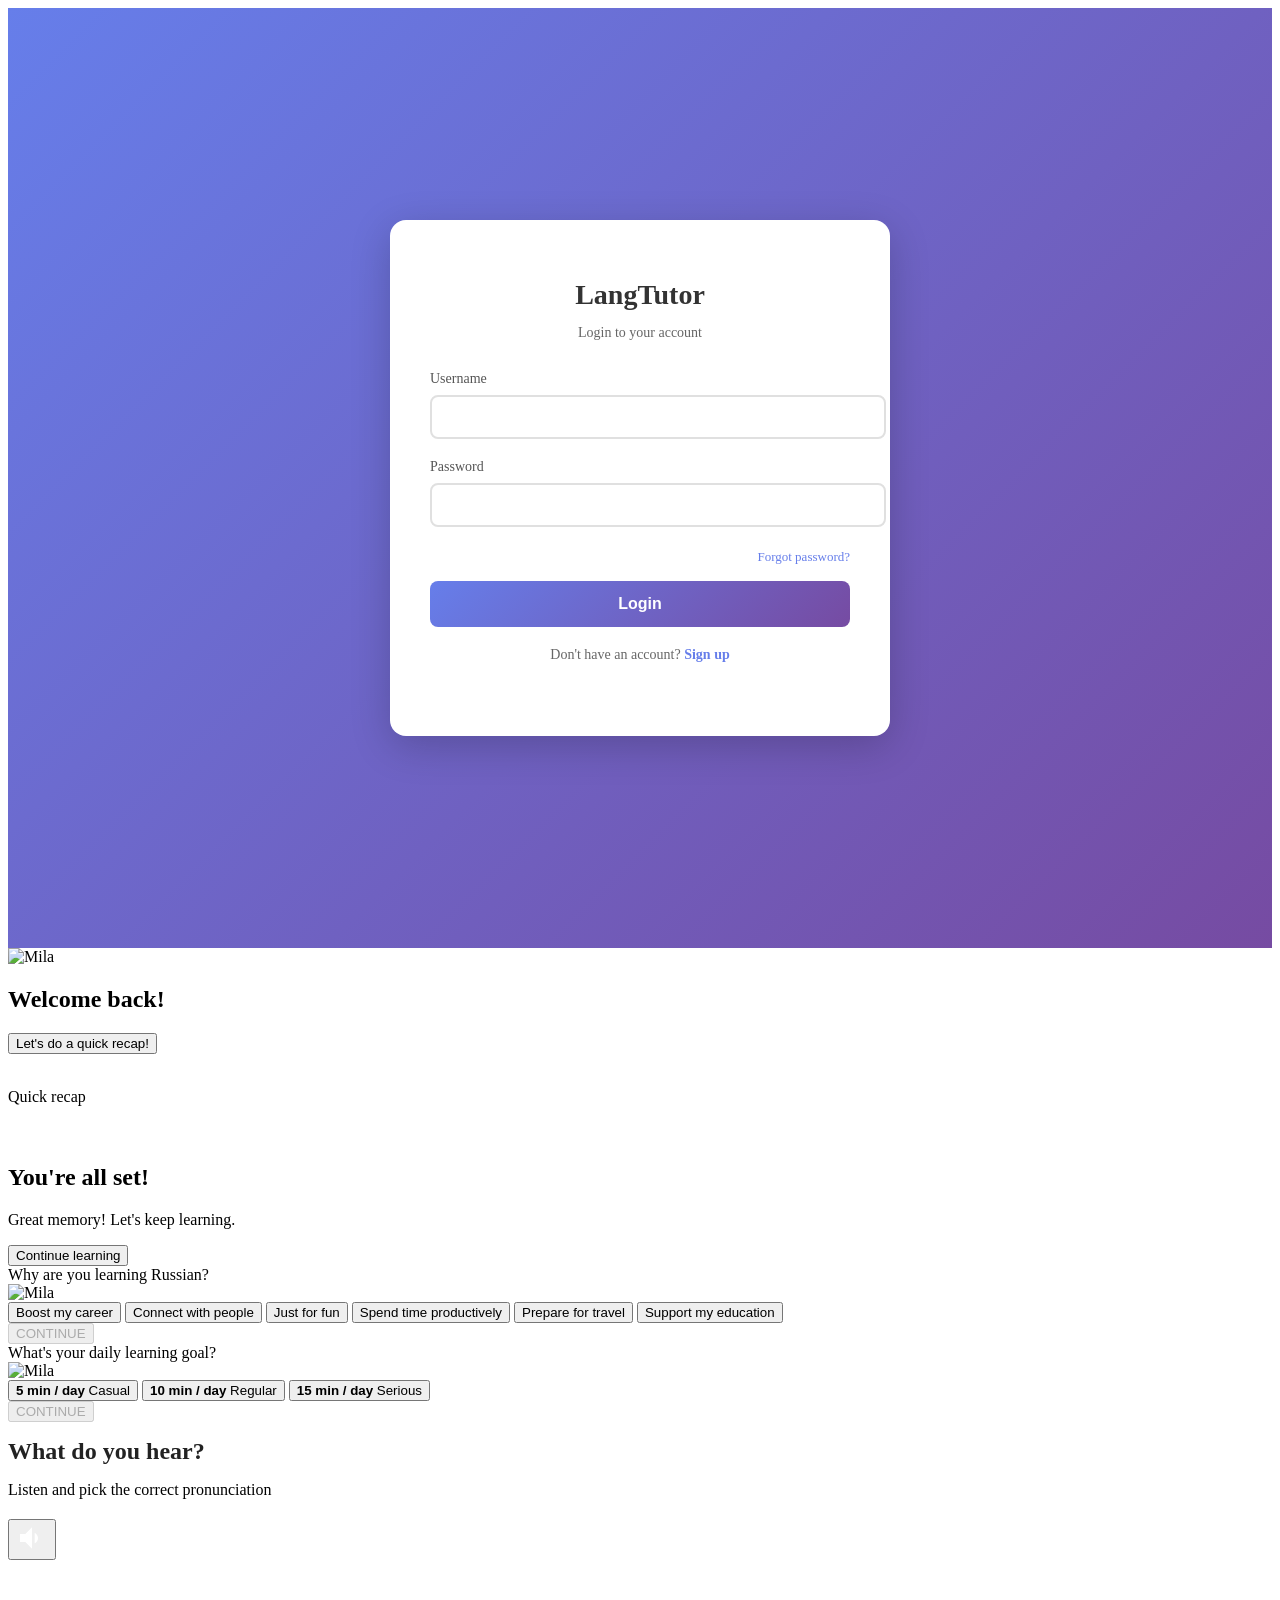
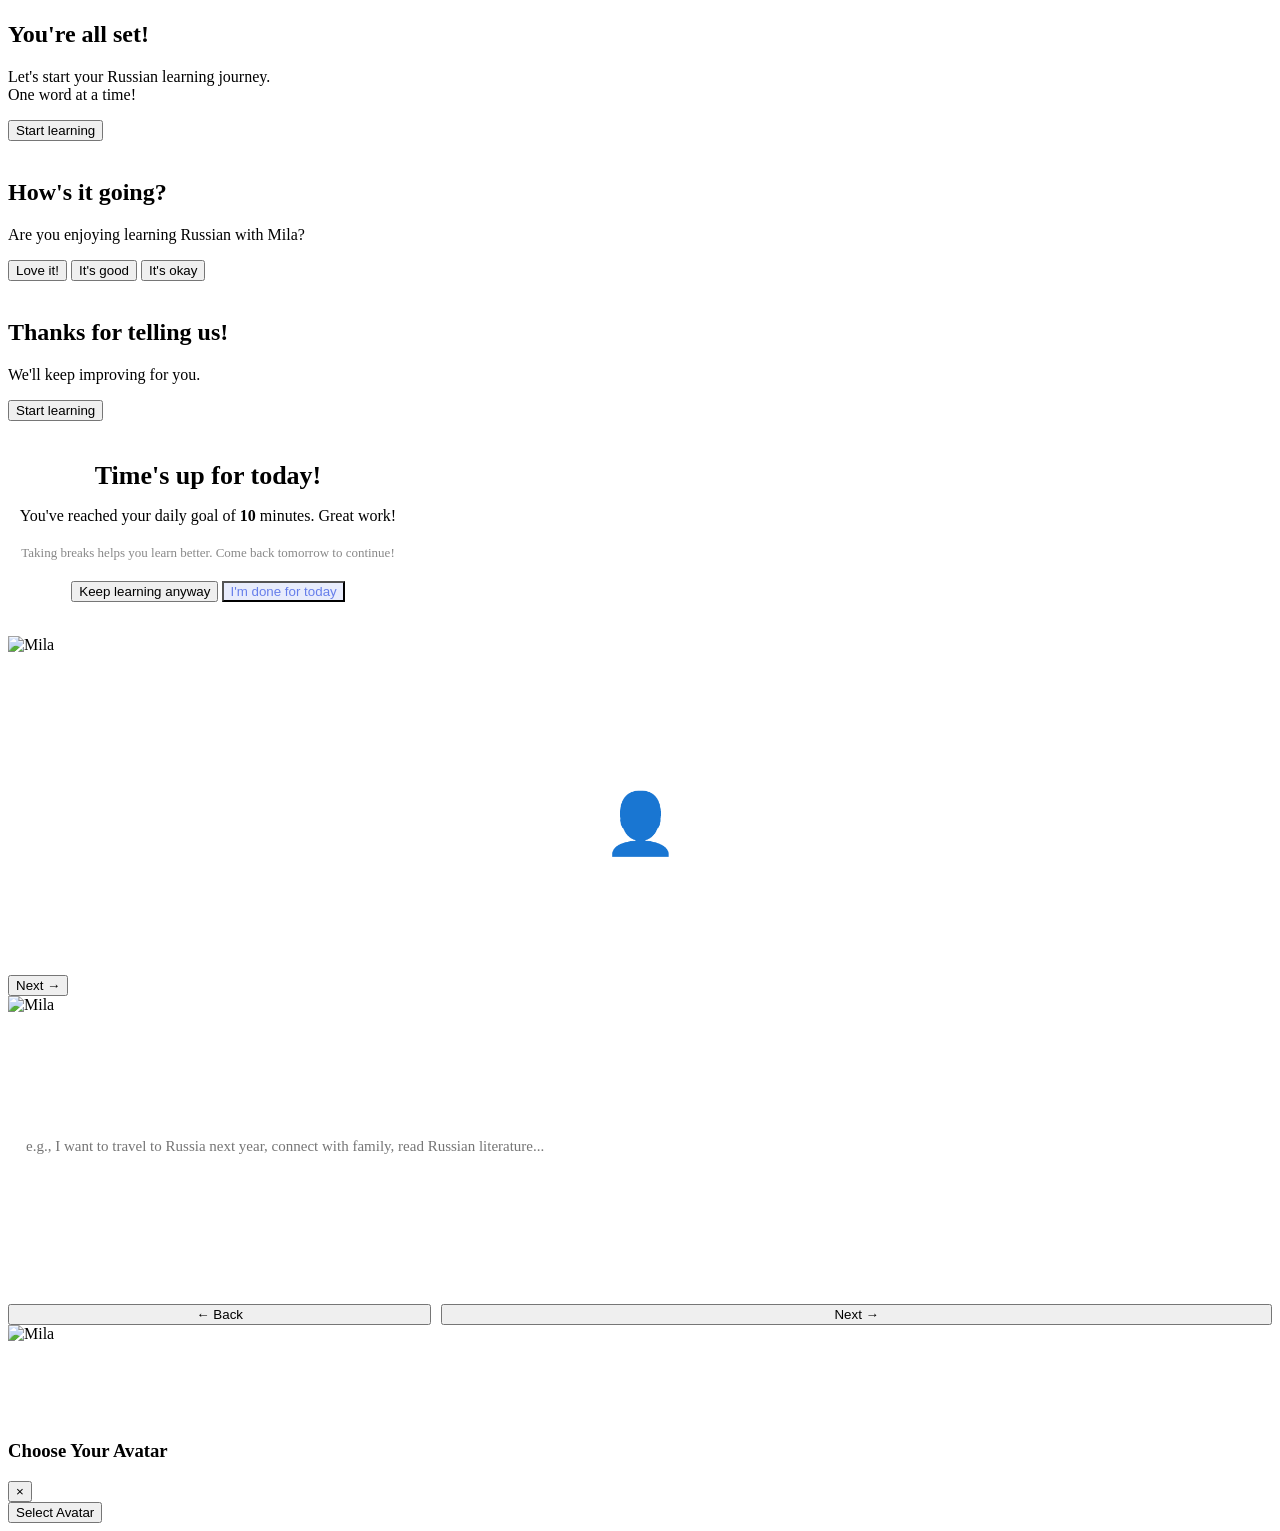
==== commit 9679082d: "Replace decorative emojis with plain text and SVG line icons - Functional icons (speaker, mic, mute," ====
--- a/frontend/index.html
+++ b/frontend/index.html
@@ -170,7 +170,7 @@
 <!-- Login Page -->
 <div class="auth-wrapper active" id="loginPage">
   <div class="auth-container">
-    <h1>📚 LangTutor</h1>
+    <h1>LangTutor</h1>
     <p class="subtitle-auth">Login to your account</p>
     <div class="error-message" id="loginError"></div>
     <form id="loginForm">
@@ -195,7 +195,7 @@
 </div>
 <div class="auth-wrapper" id="signupPage">
   <div class="auth-container">
-    <h1>📚 LangTutor</h1>
+    <h1>LangTutor</h1>
     <p class="subtitle-auth">Create your account</p>
     <div class="error-message" id="signupError"></div>
     <form id="signupForm">
@@ -222,7 +222,7 @@
 <!-- Signup Success Modal -->
 <div class="modal" id="signupSuccessModal">
   <div class="modal-content" style="text-align:center;max-width:380px;padding:40px;">
-    <div style="font-size:64px;margin-bottom:16px;">✅</div>
+    
     <h3 style="margin-bottom:12px;">Account Created!</h3>
     <p class="modal-subtitle" style="margin-bottom:24px;font-size:14px;">Your account has been successfully created. You can now log in!</p>
     <button class="auth-btn" id="btnGoToLoginFromSignup">Go to Login</button>
@@ -231,21 +231,21 @@
 
 <!-- Login Success Toast -->
 <div id="loginSuccessToast" style="display:none;position:fixed;top:20px;right:20px;background:linear-gradient(135deg,#28a745,#20c997);color:white;padding:16px 24px;border-radius:8px;box-shadow:0 4px 12px rgba(0,0,0,0.3);z-index:10000;font-weight:600;animation:slideInRight 0.3s ease;">
-  ✅ Login successful!
+  Login successful
 </div>
 
 <!-- Main App -->
 <div class="app" id="mainApp">
 
   <!-- SIDEBAR -->
-  <aside class="sidebar">
+  <aside class="sidebar" id="sidebar">
     <div class="sidebar-content">
-      <h1>📚 LangTutor</h1>
-      <div class="language-toggle" id="tourLanguage" onclick="toggleLanguage()">
+      <h1>LangTutor</h1>
+      <div class="language-toggle" id="tourLanguage" role="button" tabindex="0" aria-label="Switch the language you are learning" onclick="toggleLanguage()">
         <span id="langFrom">English</span>
         <span style="margin:0 6px;">→</span>
         <span id="langTo">Russian</span>
-        <span style="margin-left:8px;font-size:12px;opacity:0.7;">🔄</span>
+        <span data-icon="swap" style="margin-left:8px;font-size:12px;opacity:0.8;"></span>
       </div>
 
       <div id="tourProgress">
@@ -260,10 +260,10 @@
       </div>
 
       <div class="stats">
-        <div>🔥 <span id="streakDays">0</span><br/ data-i18n="streak">Day Streak</div>
-        <div>⭐ <span id="totalXP">0</span><br/ data-i18n="xp">Total XP</div>
-        <div>🎯 <span id="proficiencyLevel">A1</span><br/ data-i18n="proficiency_level">Level</div>
-        <div>📚 <span id="completedCount">0</span><br/ data-i18n="completed">Words</div>
+        <div><span id="streakDays">0</span><br/ data-i18n="streak">Day Streak</div>
+        <div><span id="totalXP">0</span><br/ data-i18n="xp">Total XP</div>
+        <div><span id="proficiencyLevel">A1</span><br/ data-i18n="proficiency_level">Level</div>
+        <div><span id="completedCount">0</span><br/ data-i18n="completed">Words</div>
       </div>
       </div>
 
@@ -274,11 +274,12 @@
 
       <div id="tourExplore">
       <h3 style="margin-top:18px;">Explore</h3>
-      <a href="/progress"   style="display:block;color:#fff;text-decoration:none;background:rgba(255,255,255,0.12);border-radius:8px;padding:10px 14px;margin-bottom:6px;font-size:14px;">📈 My Progress</a>
-      <a href="/leaderboard" style="display:block;color:#fff;text-decoration:none;background:rgba(255,255,255,0.12);border-radius:8px;padding:10px 14px;margin-bottom:6px;font-size:14px;">🏆 Leaderboard</a>
-      <a href="/quiz" style="display:block;color:#fff;text-decoration:none;background:rgba(255,255,255,0.12);border-radius:8px;padding:10px 14px;margin-bottom:6px;font-size:14px;">📝 Quiz</a>
-      </div>
-      <a href="#" id="tourReplayLink" style="display:block;color:#fff;text-decoration:none;background:rgba(255,255,255,0.12);border-radius:8px;padding:10px 14px;margin-bottom:6px;font-size:14px;">🧭 Take the tour</a>
+      <a href="/progress"   style="display:block;color:#fff;text-decoration:none;background:rgba(255,255,255,0.12);border-radius:8px;padding:10px 14px;margin-bottom:6px;font-size:14px;">My Progress</a>
+      <a href="/leaderboard" style="display:block;color:#fff;text-decoration:none;background:rgba(255,255,255,0.12);border-radius:8px;padding:10px 14px;margin-bottom:6px;font-size:14px;">Leaderboard</a>
+      <a href="/quiz" style="display:block;color:#fff;text-decoration:none;background:rgba(255,255,255,0.12);border-radius:8px;padding:10px 14px;margin-bottom:6px;font-size:14px;">Quiz</a>
+      <a href="/api/export/words" id="exportWordsLink" download style="display:block;color:#fff;text-decoration:none;background:rgba(255,255,255,0.12);border-radius:8px;padding:10px 14px;margin-bottom:6px;font-size:14px;">Download my words</a>
+      </div>
+      <a href="#" id="tourReplayLink" style="display:block;color:#fff;text-decoration:none;background:rgba(255,255,255,0.12);border-radius:8px;padding:10px 14px;margin-bottom:6px;font-size:14px;">Take the tour</a>
 
     </div>
 
@@ -295,6 +296,7 @@
   <main class="chat">
 
     <header>
+      <button class="menu-btn" id="menuBtn" type="button" aria-label="Open menu" aria-controls="sidebar" aria-expanded="false" data-icon="menu"></button>
       <div class="mila-header">
         <div class="mila-face" id="milaHeaderFace"></div>
         <div>
@@ -307,16 +309,16 @@
           <div class="round-label" id="roundLabel"></div>
           <div class="round-bar"><div class="round-fill" id="roundFill"></div></div>
         </div>
-        <button class="mila-mute" id="milaMuteBtn" type="button" title="Mute Mila">🔈</button>
+        <button class="mila-mute" id="milaMuteBtn" type="button" title="Mute Mila" data-icon="volume"></button>
         <span class="badge">Learning: 🇷🇺 Russian</span>
       </div>
     </header>
 
-    <div id="messages" class="messages"></div>
+    <div id="messages" class="messages" role="log" aria-live="polite" aria-label="Conversation with Mila"></div>
 
     <!-- QUIZ (HIDDEN BY DEFAULT) -->
     <div id="quiz" class="quiz hidden">
-      <h3>🧠 Quick Quiz</h3>
+      <h3>Quick Quiz</h3>
       <p id="quizQuestion"></p>
       <input id="quizInput" placeholder="Type your answer…" />
       <div class="quiz-actions">
@@ -327,9 +329,9 @@
 
     <!-- INPUT -->
     <footer>
-      <input id="messageInput" placeholder="Type your message or click 🎤 to speak…" />
-      <button id="voiceBtn" onclick="toggleVoiceInput()" title="Voice Input">🎤</button>
-      <button id="listenBtn" onclick="speakLastMessage()" title="Listen to last message">🔊</button>
+      <input id="messageInput" placeholder="Type a message, or tap the mic to speak…" aria-label="Message to Mila" />
+      <button id="voiceBtn" onclick="toggleVoiceInput()" title="Voice Input" aria-label="Speak your message" data-icon="mic"></button>
+      <button id="listenBtn" onclick="speakLastMessage()" title="Listen to last message" aria-label="Hear the last word again" data-icon="speaker"></button>
       <button onclick="sendMessage()">Send</button>
     </footer>
 
@@ -352,7 +354,7 @@
 
     <!-- Screen 2: Quiz question -->
     <div class="popup-screen" id="screenQuiz">
-      <div class="popup-icon">🧠</div>
+      <div class="popup-icon"><img class="mila-img" src="/static/mila.svg" alt=""></div>
       <p class="popup-sub" style="margin-bottom:4px;">Quick recap</p>
       <h2 id="quizPrompt"></h2>
       <p class="popup-sub" id="quizHint" style="color:#888;margin-bottom:16px;"></p>
@@ -362,7 +364,7 @@
 
     <!-- Screen 3: All done -->
     <div class="popup-screen" id="screenDone">
-      <div class="popup-icon">🎉</div>
+      <div class="popup-icon"><img class="mila-img" src="/static/mila.svg" alt=""></div>
       <h2>You're all set!</h2>
       <p class="popup-sub">Great memory! Let's keep learning.</p>
       <button class="popup-btn" id="btnContinue">Continue learning</button>
@@ -377,12 +379,12 @@
         <div class="mascot"><img class="mila-img" src="/static/mila.svg" alt="Mila"></div>
       </div>
       <div class="onboard-options" id="onboardWhyOptions">
-        <button class="onboard-opt" data-val="career">💼 Boost my career</button>
-        <button class="onboard-opt" data-val="people">🤝 Connect with people</button>
-        <button class="onboard-opt" data-val="fun">🎉 Just for fun</button>
-        <button class="onboard-opt" data-val="productive">🧠 Spend time productively</button>
-        <button class="onboard-opt" data-val="travel">✈️ Prepare for travel</button>
-        <button class="onboard-opt" data-val="education">📖 Support my education</button>
+        <button class="onboard-opt" data-val="career">Boost my career</button>
+        <button class="onboard-opt" data-val="people">Connect with people</button>
+        <button class="onboard-opt" data-val="fun">Just for fun</button>
+        <button class="onboard-opt" data-val="productive">Spend time productively</button>
+        <button class="onboard-opt" data-val="travel">Prepare for travel</button>
+        <button class="onboard-opt" data-val="education">Support my education</button>
       </div>
       <button class="onboard-continue" id="btnOnboard1Next" disabled>CONTINUE</button>
     </div>
@@ -428,7 +430,7 @@
     <!-- Step 4: Onboarding complete -->
     <div class="popup-screen" id="screenOnboard4">
       <div class="onboard-progress"><div class="onboard-progress-fill" style="width:100%"></div></div>
-      <div class="popup-icon" style="margin-top:24px;">🎉</div>
+      <div class="popup-icon" style="margin-top:24px;"><img class="mila-img" src="/static/mila.svg" alt=""></div>
       <h2>You're all set!</h2>
       <p class="popup-sub">Let's start your Russian learning journey.<br>One word at a time!</p>
       <button class="popup-btn" id="btnOnboardFinish">Start learning</button>
@@ -436,19 +438,19 @@
 
     <!-- Screen 5: Feedback question -->
     <div class="popup-screen" id="screenFeedback">
-      <div class="popup-icon">💬</div>
+      <div class="popup-icon"><img class="mila-img" src="/static/mila.svg" alt=""></div>
       <h2>How's it going?</h2>
       <p class="popup-sub">Are you enjoying learning Russian with Mila?</p>
       <div class="popup-feedback-btns">
-        <button class="popup-fb-btn fb-love" id="btnLove">😍 Love it!</button>
-        <button class="popup-fb-btn fb-good" id="btnGood">👍 It's good</button>
-        <button class="popup-fb-btn fb-meh" id="btnMeh">😐 It's okay</button>
+        <button class="popup-fb-btn fb-love" id="btnLove">Love it!</button>
+        <button class="popup-fb-btn fb-good" id="btnGood">It's good</button>
+        <button class="popup-fb-btn fb-meh" id="btnMeh">It's okay</button>
       </div>
     </div>
 
     <!-- Screen 6: Thanks for feedback -->
     <div class="popup-screen" id="screenThanks">
-      <div class="popup-icon" id="thankIcon">😊</div>
+      <div class="popup-icon" id="thankIcon"><img class="mila-img" src="/static/mila.svg" alt=""></div>
       <h2>Thanks for telling us!</h2>
       <p class="popup-sub" id="thankMsg">We'll keep improving for you.</p>
       <button class="popup-btn" id="btnFinish">Start learning</button>
@@ -460,10 +462,10 @@
 <!-- Time's Up Popup -->
 <div class="popup-overlay" id="timeUpPopup">
   <div class="popup-card" style="text-align:center;max-width:400px;">
-    <div style="font-size:64px;margin-bottom:12px;">⏰</div>
+    <div style="margin-bottom:12px;"><img class="mila-img" src="/static/mila.svg" alt=""></div>
     <h2 style="font-size:26px;margin-bottom:8px;">Time's up for today!</h2>
     <p class="popup-sub" style="margin-bottom:20px;">
-      You've reached your daily goal of <strong id="goalMinutesDisplay">10</strong> minutes. Great work! 🎉
+      You've reached your daily goal of <strong id="goalMinutesDisplay">10</strong> minutes. Great work!
     </p>
     <p class="popup-sub" style="color:#888;font-size:13px;margin-bottom:20px;">
       Taking breaks helps you learn better. Come back tomorrow to continue!
@@ -476,7 +478,7 @@
 <!-- OTP Verification Modal -->
 <div class="modal" id="otpModal">
   <div class="modal-content" style="max-width:450px;">
-    <h3 style="margin:0 0 8px;font-size:24px;">✉️ Verify Your Email</h3>
+    <h3 style="margin:0 0 8px;font-size:24px;">Verify Your Email</h3>
     <p style="color:#666;font-size:14px;margin-bottom:24px;">Enter the 6-digit code sent to <strong id="otpEmail"><a href="/cdn-cgi/l/email-protection" class="__cf_email__" data-cfemail="7c0513090e3c19111d1510521f1311">[email&#160;protected]</a></strong></p>
     <div class="otp-input-group">
       <input type="text" maxlength="1" class="otp-box" id="otp1" />
@@ -497,7 +499,7 @@
   <div class="modal-content" style="max-width:450px;">
     <button class="modal-close" id="closeForgotPassword">&times;</button>
     <div class="forgot-step active" id="forgotStep1">
-      <h3 style="margin:0 0 8px;font-size:24px;">🔒 Reset Password</h3>
+      <h3 style="margin:0 0 8px;font-size:24px;">Reset Password</h3>
       <p style="color:#666;font-size:14px;margin-bottom:24px;">Enter your email and we'll send you a code</p>
       <div class="form-group">
         <label data-i18n="email">Email</label>
@@ -507,7 +509,7 @@
       <button class="auth-btn" id="btnSendResetCode">Send Code</button>
     </div>
     <div class="forgot-step" id="forgotStep2">
-      <h3 style="margin:0 0 8px;font-size:24px;">🔑 Reset Password</h3>
+      <h3 style="margin:0 0 8px;font-size:24px;">Reset Password</h3>
       <p style="color:#666;font-size:14px;margin-bottom:8px;">Code sent to <strong id="forgotEmailDisplay"></strong></p>
       <div id="devCodeNotice" style="display:none;background:#fff3cd;color:#856404;border:1px solid #ffc107;border-radius:8px;padding:10px 14px;font-size:13px;font-weight:600;margin-bottom:12px;"></div>
       <div class="form-group">
@@ -535,7 +537,7 @@
       <button class="resend-btn" id="btnResendReset" disabled>Resend (<span id="resetTimer">30</span>s)</button>
     </div>
     <div class="forgot-step" id="forgotStep3">
-      <div style="font-size:64px;margin-bottom:16px;text-align:center;">✅</div>
+      
       <h3 style="margin:0 0 8px;font-size:24px;text-align:center;">Password Reset!</h3>
       <p style="color:#666;font-size:14px;margin-bottom:24px;text-align:center;">You can now log in with your new password.</p>
       <button class="auth-btn" id="btnBackToLogin">Go to Login</button>
@@ -593,13 +595,13 @@
 
   if (data.authenticated) {
     showMainApp(data);
-    // ✅ Trigger onboarding/recap flow right after login
+    // Trigger onboarding/recap flow right after login
 setTimeout(() => {
   if (window.startPostLoginFlow) window.startPostLoginFlow();
 }, 0);
 
 
-    // ✅ trigger onboarding/recap immediately
+    // Trigger onboarding/recap immediately
     try {
       if (window.startPostLoginFlow) {
         window.startPostLoginFlow();
@@ -898,24 +900,20 @@
       <p style="color:rgba(255,255,255,0.8);text-align:center;margin-bottom:24px;font-size:14px;">Choose your main learning objective</p>
 
       <div class="goal-selector">
-        <div class="goal-option" data-goal="Travel ✈️" onclick="selectGoalOption(this)">
-          <div class="goal-icon">✈️</div>
+        <div class="goal-option" data-goal="Travel" onclick="selectGoalOption(this)">
           <div class="goal-label">Travel</div>
         </div>
-        <div class="goal-option" data-goal="Work 💼" onclick="selectGoalOption(this)">
-          <div class="goal-icon">💼</div>
+        <div class="goal-option" data-goal="Work" onclick="selectGoalOption(this)">
           <div class="goal-label">Work</div>
         </div>
-        <div class="goal-option" data-goal="Study 📚" onclick="selectGoalOption(this)">
-          <div class="goal-icon">📚</div>
+        <div class="goal-option" data-goal="Study" onclick="selectGoalOption(this)">
           <div class="goal-label">Study</div>
         </div>
-        <div class="goal-option" data-goal="Fun 🎮" onclick="selectGoalOption(this)">
-          <div class="goal-icon">🎮</div>
+        <div class="goal-option" data-goal="Fun" onclick="selectGoalOption(this)">
           <div class="goal-label">Fun</div>
         </div>
       </div>
-      <input type="hidden" id="studyGoal" value="Travel ✈️">
+      <input type="hidden" id="studyGoal" value="Travel">
 
       <div style="display:flex;gap:10px;margin-top:24px;">
         <button class="recap-secondary" onclick="prevStep(2)" style="flex:1;">← Back</button>
@@ -930,23 +928,20 @@
       <p style="color:rgba(255,255,255,0.8);text-align:center;margin-bottom:24px;font-size:14px;">How much Russian do you know?</p>
 
       <div class="level-selector">
-        <div class="level-option" data-level="Beginner 🌱" onclick="selectLevelOption(this)">
-          <div class="level-icon">🌱</div>
+        <div class="level-option" data-level="Beginner" onclick="selectLevelOption(this)">
           <div class="level-label">Beginner</div>
           <div class="level-desc">Starting from scratch</div>
         </div>
-        <div class="level-option" data-level="Intermediate 📖" onclick="selectLevelOption(this)">
-          <div class="level-icon">📖</div>
+        <div class="level-option" data-level="Intermediate" onclick="selectLevelOption(this)">
           <div class="level-label">Intermediate</div>
           <div class="level-desc">Know some basics</div>
         </div>
-        <div class="level-option" data-level="Advanced 🏆" onclick="selectLevelOption(this)">
-          <div class="level-icon">🏆</div>
+        <div class="level-option" data-level="Advanced" onclick="selectLevelOption(this)">
           <div class="level-label">Advanced</div>
           <div class="level-desc">Fluent speaker</div>
         </div>
       </div>
-      <input type="hidden" id="studyLevel" value="Beginner 🌱">
+      <input type="hidden" id="studyLevel" value="Beginner">
 
       <div style="display:flex;gap:10px;margin-top:24px;">
         <button class="recap-secondary" onclick="prevStep(3)" style="flex:1;">← Back</button>
@@ -963,17 +958,14 @@
       <div class="daily-goal-selector">
         <div class="daily-option" data-minutes="5" onclick="selectDailyGoal(this)">
           <div class="daily-time">5 min</div>
-          <div class="daily-emoji">🏃</div>
           <div class="daily-desc">Casual</div>
         </div>
         <div class="daily-option active" data-minutes="10" onclick="selectDailyGoal(this)">
           <div class="daily-time">10 min</div>
-          <div class="daily-emoji">⭐</div>
           <div class="daily-desc">Recommended</div>
         </div>
         <div class="daily-option" data-minutes="15" onclick="selectDailyGoal(this)">
           <div class="daily-time">15 min</div>
-          <div class="daily-emoji">💪</div>
           <div class="daily-desc">Serious</div>
         </div>
       </div>
